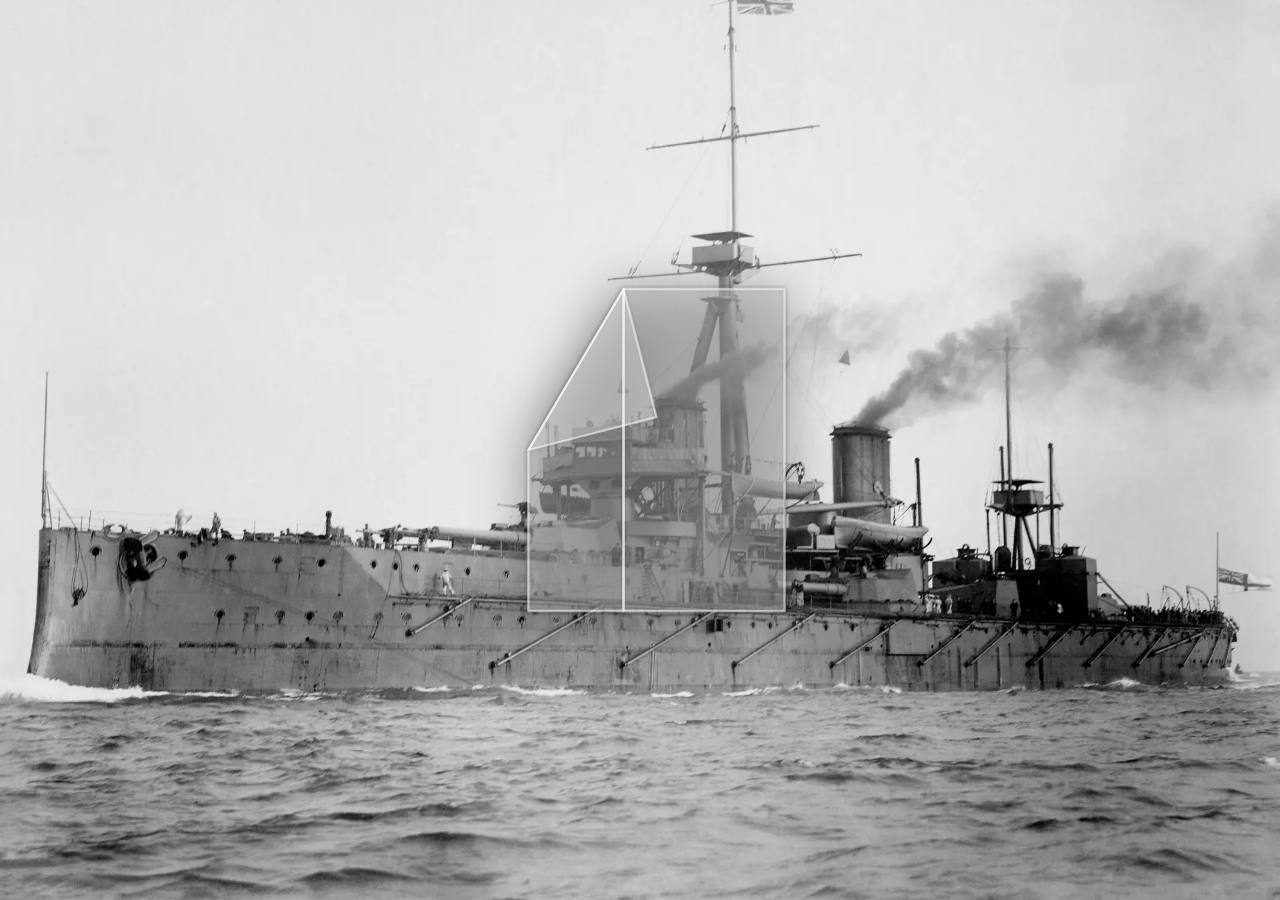
==== index.html @ 252ce8e5 "Intro: fold a paper dart, one real fold per photo A white square sheet is folded into the classic da" ====
<!DOCTYPE html>
<html lang="en">
<head>
    <meta charset="UTF-8">
    <meta name="viewport" content="width=device-width, initial-scale=1.0">
    <meta name="theme-color" content="#111111">
    <title>nihal gunukula</title>
    <script>
        // Play the intro when arriving from outside the site, on a reload, or via
        // the nav logo (index.html?play); not when following the site's other
        // links, and never for reduced motion.
        (function () {
            try {
                var nav = performance.getEntriesByType && performance.getEntriesByType('navigation')[0];
                var reloaded = nav && nav.type === 'reload';
                var ref = document.referrer && new URL(document.referrer);
                var fromSite = ref && ref.origin === location.origin;
                var asked = /(^|[?&])play(&|$)/.test(location.search);
                if (asked) history.replaceState(null, '', location.pathname);
                if ((asked || reloaded || !fromSite) && !matchMedia('(prefers-reduced-motion: reduce)').matches) {
                    document.documentElement.dataset.intro = 'play';
                }
            } catch (e) {}
        })();
    </script>
    <link rel="preconnect" href="https://fonts.googleapis.com">
    <link rel="preconnect" href="https://fonts.gstatic.com" crossorigin>
    <link href="https://fonts.googleapis.com/css2?family=Inter:wght@400;500;600;700&display=swap" rel="stylesheet">
    <link rel="stylesheet" href="styles.css">
    <script src="intro.js" defer></script>
</head>
<body>
    <div class="intro" aria-hidden="true">
        <img class="intro-frame" data-src="images/intro/00-golden-spike.webp" alt="" style="object-position: center 40%">
        <img class="intro-frame" data-src="images/intro/01-harvest.webp" alt="">
        <img class="intro-frame" data-src="images/intro/02-dreadnought.webp" alt="" style="object-position: center 55%">
        <img class="intro-frame" data-src="images/intro/03-endurance.webp" alt="" style="object-position: center 55%">
        <img class="intro-frame" data-src="images/intro/04-wright-flyer.webp" alt="" style="object-position: center 45%">
        <img class="intro-frame" data-src="images/intro/05-ford-line.webp" alt="">
        <img class="intro-frame" data-src="images/intro/06-eniac.webp" alt="">
        <img class="intro-frame" data-src="images/intro/07-bell-x1.webp" alt="" style="object-position: center 40%">
        <img class="intro-frame" data-src="images/intro/08-apollo11-launch.webp" alt="" style="object-position: center 60%">
        <img class="intro-frame" data-src="images/intro/09-aldrin.webp" alt="" style="object-position: center 35%">
        <svg class="intro-mark" viewBox="0 0 100 100" aria-hidden="true"><g class="fold-stage"></g></svg>
        <script type="application/json" id="fold-data">{"name":"dart","steps":[[{"to":[[15.0,15.0],[85.0,15.0],[85.0,85.0],[15.0,85.0]],"from":null,"op":0.32}],[{"to":[[32.5,15.0],[67.5,15.0],[67.5,85.0],[32.5,85.0]],"from":[[50.0,15.0],[85.0,15.0],[85.0,85.0],[50.0,85.0]],"op":0.32},{"to":[[67.5,15.0],[32.5,15.0],[32.5,85.0],[67.5,85.0]],"from":[[15.0,15.0],[50.0,15.0],[50.0,85.0],[15.0,85.0]],"op":0.32}],[{"to":[[50.0,15.0],[85.0,15.0],[85.0,85.0],[50.0,85.0]],"from":[[32.5,15.0],[67.5,15.0],[67.5,85.0],[32.5,85.0]],"op":0.32},{"to":[[50.0,15.0],[50.0,85.0],[15.0,85.0],[15.0,50.0]],"from":[[32.5,15.0],[32.5,85.0],[67.5,85.0],[67.5,50.0]],"op":0.32},{"to":[[50.0,15.0],[50.0,50.0],[15.0,50.0]],"from":[[32.5,15.0],[67.5,15.0],[67.5,50.0]],"op":0.32}],[{"to":[[50.0,15.0],[50.0,85.0],[15.0,85.0],[15.0,50.0]],"from":[[50.0,15.0],[50.0,85.0],[15.0,85.0],[15.0,50.0]],"op":0.32},{"to":[[50.0,15.0],[50.0,50.0],[15.0,50.0]],"from":[[50.0,15.0],[50.0,50.0],[15.0,50.0]],"op":0.32},{"to":[[50.0,15.0],[85.0,50.0],[85.0,85.0],[50.0,85.0]],"from":[[50.0,15.0],[85.0,50.0],[85.0,85.0],[50.0,85.0]],"op":0.32},{"to":[[50.0,15.0],[50.0,50.0],[85.0,50.0]],"from":[[50.0,15.0],[85.0,15.0],[85.0,50.0]],"op":0.32}],[{"to":[[46.99747468305833,12.876893987706254],[81.99747468305833,47.876893987706254],[81.99747468305833,82.87689398770625],[46.99747468305833,82.87689398770625]],"from":[[50.0,15.0],[85.0,50.0],[85.0,85.0],[50.0,85.0]],"op":0.32},{"to":[[46.99747468305833,12.876893987706254],[46.99747468305833,47.876893987706254],[81.99747468305833,47.876893987706254]],"from":[[50.0,15.0],[50.0,50.0],[85.0,50.0]],"op":0.32},{"to":[[46.99747468305833,12.876893987706254],[46.99747468305833,82.87689398770625],[18.00252531694167,82.87689398770625]],"from":[[50.0,15.0],[50.0,85.0],[21.005050633883343,85.0]],"op":0.32},{"to":[[46.99747468305833,12.876893987706254],[46.99747468305833,47.876893987706254],[32.5,47.876893987706254]],"from":[[50.0,15.0],[50.0,50.0],[35.50252531694167,50.0]],"op":0.32},{"to":[[46.99747468305833,12.876893987706254],[18.00252531694167,82.87689398770625],[22.248737341529157,87.12310601229375],[46.99747468305833,62.374368670764596]],"from":[[50.0,15.0],[21.005050633883343,85.0],[15.0,85.0],[15.0,50.0]],"op":0.32},{"to":[[46.99747468305833,12.876893987706254],[32.5,47.876893987706254],[46.99747468305833,62.374368670764596]],"from":[[50.0,15.0],[35.50252531694167,50.0],[15.0,50.0]],"op":0.32}],[{"to":[[50.0,12.876893987706254],[78.99494936611666,82.87689398770625],[50.0,82.87689398770625]],"from":[[46.99747468305833,12.876893987706254],[75.99242404917499,82.87689398770625],[46.99747468305833,82.87689398770625]],"op":0.32},{"to":[[50.0,12.876893987706254],[50.0,47.876893987706254],[64.49747468305833,47.876893987706254]],"from":[[46.99747468305833,12.876893987706254],[46.99747468305833,47.876893987706254],[61.49494936611666,47.876893987706254]],"op":0.32},{"to":[[50.0,12.876893987706254],[50.0,82.87689398770625],[21.005050633883343,82.87689398770625]],"from":[[46.99747468305833,12.876893987706254],[46.99747468305833,82.87689398770625],[18.00252531694167,82.87689398770625]],"op":0.32},{"to":[[50.0,12.876893987706254],[50.0,47.876893987706254],[35.50252531694167,47.876893987706254]],"from":[[46.99747468305833,12.876893987706254],[46.99747468305833,47.876893987706254],[32.5,47.876893987706254]],"op":0.32},{"to":[[50.0,12.876893987706254],[21.005050633883343,82.87689398770625],[25.25126265847083,87.12310601229375],[50.0,62.374368670764596]],"from":[[46.99747468305833,12.876893987706254],[18.00252531694167,82.87689398770625],[22.248737341529157,87.12310601229375],[46.99747468305833,62.374368670764596]],"op":0.32},{"to":[[50.0,12.876893987706254],[35.50252531694167,47.876893987706254],[50.0,62.374368670764596]],"from":[[46.99747468305833,12.876893987706254],[32.5,47.876893987706254],[46.99747468305833,62.374368670764596]],"op":0.32},{"to":[[50.0,12.876893987706254],[50.0,62.374368670764596],[74.74873734152916,87.12310601229375],[78.99494936611666,82.87689398770625]],"from":[[46.99747468305833,12.876893987706254],[81.99747468305833,47.876893987706254],[81.99747468305833,82.87689398770625],[75.99242404917499,82.87689398770625]],"op":0.32},{"to":[[50.0,12.876893987706254],[64.49747468305833,47.876893987706254],[50.0,62.374368670764596]],"from":[[46.99747468305833,12.876893987706254],[61.49494936611666,47.876893987706254],[81.99747468305833,47.876893987706254]],"op":0.32}],[{"to":[[87.12310601229375,64.49747468305833],[17.123106012293746,64.49747468305833],[17.123106012293746,35.50252531694167]],"from":[[50.0,12.876893987706254],[50.0,82.87689398770625],[21.005050633883343,82.87689398770625]],"op":0.32},{"to":[[87.12310601229375,64.49747468305833],[52.123106012293746,64.49747468305833],[52.123106012293746,50.0]],"from":[[50.0,12.876893987706254],[50.0,47.876893987706254],[35.50252531694167,47.876893987706254]],"op":0.32},{"to":[[87.12310601229375,64.49747468305833],[17.123106012293746,35.50252531694167],[12.876893987706254,39.748737341529164],[37.625631329235404,64.49747468305833]],"from":[[50.0,12.876893987706254],[21.005050633883343,82.87689398770625],[25.25126265847083,87.12310601229375],[50.0,62.374368670764596]],"op":0.32},{"to":[[87.12310601229375,64.49747468305833],[52.123106012293746,50.0],[37.625631329235404,64.49747468305833]],"from":[[50.0,12.876893987706254],[35.50252531694167,47.876893987706254],[50.0,62.374368670764596]],"op":0.32},{"to":[[87.12310601229375,64.49747468305833],[17.123106012293746,35.50252531694167],[17.123106012293746,64.49747468305833]],"from":[[50.0,12.876893987706254],[78.99494936611666,82.87689398770625],[50.0,82.87689398770625]],"op":0.32},{"to":[[87.12310601229375,64.49747468305833],[52.123106012293746,64.49747468305833],[52.123106012293746,50.0]],"from":[[50.0,12.876893987706254],[50.0,47.876893987706254],[64.49747468305833,47.876893987706254]],"op":0.32},{"to":[[87.12310601229375,64.49747468305833],[37.625631329235404,64.49747468305833],[12.876893987706282,39.748737341529164],[17.123106012293746,35.50252531694167]],"from":[[50.0,12.876893987706254],[50.0,62.374368670764596],[74.74873734152916,87.12310601229375],[78.99494936611666,82.87689398770625]],"op":0.32},{"to":[[87.12310601229375,64.49747468305833],[52.123106012293746,50.0],[37.625631329235404,64.49747468305833]],"from":[[50.0,12.876893987706254],[64.49747468305833,47.876893987706254],[50.0,62.374368670764596]],"op":0.32}],[{"to":[[87.12310601229375,60.0],[17.123106012293746,60.0],[17.123106012293746,31.005050633883346]],"from":[[87.12310601229375,64.49747468305833],[17.123106012293746,64.49747468305833],[17.123106012293746,35.50252531694167]],"op":0.32},{"to":[[87.12310601229375,60.0],[52.123106012293746,60.0],[52.123106012293746,45.50252531694167]],"from":[[87.12310601229375,64.49747468305833],[52.123106012293746,64.49747468305833],[52.123106012293746,50.0]],"op":0.32},{"to":[[87.12310601229375,60.0],[17.123106012293746,31.005050633883346],[12.876893987706254,35.251262658470836],[37.625631329235404,60.0]],"from":[[87.12310601229375,64.49747468305833],[17.123106012293746,35.50252531694167],[12.876893987706254,39.748737341529164],[37.625631329235404,64.49747468305833]],"op":0.32},{"to":[[87.12310601229375,60.0],[52.123106012293746,45.50252531694167],[37.625631329235404,60.0]],"from":[[87.12310601229375,64.49747468305833],[52.123106012293746,50.0],[37.625631329235404,64.49747468305833]],"op":0.32},{"to":[[87.12310601229375,60.0],[62.980970388562795,50.0],[17.123106012293746,50.0],[17.123106012293746,60.0]],"from":[[87.12310601229375,64.49747468305833],[62.980970388562795,54.49747468305833],[17.123106012293746,54.49747468305833],[17.123106012293746,64.49747468305833]],"op":0.32},{"to":[[62.980970388562795,50.0],[87.12310601229375,60.0],[52.123106012293746,60.0],[52.123106012293746,50.0]],"from":[[62.980970388562795,54.49747468305833],[87.12310601229375,64.49747468305833],[52.123106012293746,64.49747468305833],[52.123106012293746,54.49747468305833]],"op":0.32},{"to":[[62.9809703885628,50.0],[87.12310601229375,60.0],[37.625631329235404,60.0],[27.625631329235418,50.0]],"from":[[62.9809703885628,54.49747468305833],[87.12310601229375,64.49747468305833],[37.625631329235404,64.49747468305833],[27.625631329235418,54.49747468305833]],"op":0.32},{"to":[[87.12310601229375,60.0],[62.980970388562795,50.0],[47.62563132923542,50.0],[37.625631329235404,60.0]],"from":[[87.12310601229375,64.49747468305833],[62.980970388562795,54.49747468305833],[47.62563132923542,54.49747468305833],[37.625631329235404,64.49747468305833]],"op":0.32},{"to":[[62.980970388562795,50.0],[17.123106012293746,68.99494936611666],[17.123106012293746,50.0]],"from":[[62.980970388562795,54.49747468305833],[17.123106012293746,35.50252531694167],[17.123106012293746,54.49747468305833]],"op":0.32},{"to":[[62.980970388562795,50.0],[52.123106012293746,50.0],[52.123106012293746,54.49747468305833]],"from":[[62.980970388562795,54.49747468305833],[52.123106012293746,54.49747468305833],[52.123106012293746,50.0]],"op":0.32},{"to":[[62.98097038856279,50.0],[27.625631329235418,50.0],[12.876893987706286,64.74873734152916],[17.123106012293746,68.99494936611666]],"from":[[62.9809703885628,54.49747468305833],[27.625631329235418,54.49747468305833],[12.876893987706282,39.748737341529164],[17.123106012293746,35.50252531694167]],"op":0.32},{"to":[[62.980970388562795,50.0],[52.123106012293746,54.49747468305833],[47.62563132923542,50.0]],"from":[[62.980970388562795,54.49747468305833],[52.123106012293746,50.0],[47.62563132923542,54.49747468305833]],"op":0.32}],[{"to":[[67.80939751330898,40.50252531694167],[17.123106012293746,40.50252531694167],[17.123106012293746,61.49747468305833]],"from":[[67.80939751330898,52.0],[17.123106012293746,52.0],[17.123106012293746,31.005050633883346]],"op":0.32},{"to":[[67.80939751330898,40.50252531694167],[52.123106012293746,40.50252531694167],[52.123106012293746,47.0]],"from":[[67.80939751330898,52.0],[52.123106012293746,52.0],[52.123106012293746,45.50252531694167]],"op":0.32},{"to":[[67.80939751330898,40.50252531694167],[17.123106012293746,61.49747468305833],[12.876893987706254,57.251262658470836],[29.62563132923541,40.50252531694167]],"from":[[67.80939751330898,52.0],[17.123106012293746,31.005050633883346],[12.876893987706254,35.251262658470836],[29.62563132923541,52.0]],"op":0.32},{"to":[[67.809397513309,40.50252531694167],[52.123106012293746,47.0],[45.62563132923541,40.50252531694167]],"from":[[67.809397513309,52.0],[52.123106012293746,45.50252531694167],[45.62563132923541,52.0]],"op":0.32},{"to":[[67.80939751330898,40.50252531694167],[87.12310601229375,48.50252531694167],[17.123106012293746,48.50252531694167],[17.123106012293746,40.50252531694167]],"from":[[67.80939751330898,52.0],[87.12310601229375,60.0],[17.123106012293746,60.0],[17.123106012293746,52.0]],"op":0.32},{"to":[[67.80939751330898,40.50252531694167],[87.12310601229375,48.50252531694167],[52.123106012293746,48.50252531694167],[52.123106012293746,40.50252531694167]],"from":[[67.80939751330898,52.0],[87.12310601229375,60.0],[52.123106012293746,60.0],[52.123106012293746,52.0]],"op":0.32},{"to":[[87.12310601229375,48.50252531694167],[67.80939751330898,40.50252531694167],[29.62563132923541,40.50252531694167],[37.625631329235404,48.50252531694167]],"from":[[87.12310601229375,60.0],[67.80939751330898,52.0],[29.62563132923541,52.0],[37.625631329235404,60.0]],"op":0.32},{"to":[[87.12310601229375,48.50252531694167],[67.809397513309,40.50252531694167],[45.62563132923541,40.50252531694167],[37.625631329235404,48.50252531694167]],"from":[[87.12310601229375,60.0],[67.809397513309,52.0],[45.62563132923541,52.0],[37.625631329235404,60.0]],"op":0.32},{"to":[[87.12310601229375,48.50252531694167],[62.980970388562795,38.50252531694167],[17.123106012293746,38.50252531694167],[17.123106012293746,48.50252531694167]],"from":[[87.12310601229375,60.0],[62.980970388562795,50.0],[17.123106012293746,50.0],[17.123106012293746,60.0]],"op":0.32},{"to":[[62.980970388562795,38.50252531694167],[87.12310601229375,48.50252531694167],[52.123106012293746,48.50252531694167],[52.123106012293746,38.50252531694167]],"from":[[62.980970388562795,50.0],[87.12310601229375,60.0],[52.123106012293746,60.0],[52.123106012293746,50.0]],"op":0.32},{"to":[[62.9809703885628,38.50252531694167],[87.12310601229375,48.50252531694167],[37.625631329235404,48.50252531694167],[27.625631329235418,38.50252531694167]],"from":[[62.9809703885628,50.0],[87.12310601229375,60.0],[37.625631329235404,60.0],[27.625631329235418,50.0]],"op":0.32},{"to":[[87.12310601229375,48.50252531694167],[62.980970388562795,38.50252531694167],[47.62563132923542,38.50252531694167],[37.625631329235404,48.50252531694167]],"from":[[87.12310601229375,60.0],[62.980970388562795,50.0],[47.62563132923542,50.0],[37.625631329235404,60.0]],"op":0.32},{"to":[[62.980970388562795,38.50252531694167],[17.123106012293746,57.49747468305833],[17.123106012293746,38.50252531694167]],"from":[[62.980970388562795,50.0],[17.123106012293746,68.99494936611666],[17.123106012293746,50.0]],"op":0.32},{"to":[[62.980970388562795,38.50252531694167],[52.123106012293746,38.50252531694167],[52.123106012293746,43.0]],"from":[[62.980970388562795,50.0],[52.123106012293746,50.0],[52.123106012293746,54.49747468305833]],"op":0.32},{"to":[[62.98097038856279,38.50252531694167],[27.625631329235418,38.50252531694167],[12.876893987706286,53.251262658470836],[17.123106012293746,57.49747468305833]],"from":[[62.98097038856279,50.0],[27.625631329235418,50.0],[12.876893987706286,64.74873734152916],[17.123106012293746,68.99494936611666]],"op":0.32},{"to":[[62.980970388562795,38.50252531694167],[52.123106012293746,43.0],[47.62563132923542,38.50252531694167]],"from":[[62.980970388562795,50.0],[52.123106012293746,54.49747468305833],[47.62563132923542,50.0]],"op":0.32}],[{"to":[[71.07334870253382,42.61914686327553],[17.47827912053492,56.18840811357142],[11.857707079278669,33.79142167289984]],"from":[[67.80939751330898,40.50252531694167],[17.123106012293746,40.50252531694167],[17.123106012293746,61.49747468305833]],"op":0.32},{"to":[[71.07334870253382,42.61914686327553],[54.486854414160206,46.818534530477585],[52.7474110887428,39.88716023481377]],"from":[[67.80939751330898,40.50252531694167],[52.123106012293746,40.50252531694167],[52.123106012293746,47.0]],"op":0.32},{"to":[[71.07334870253382,42.61914686327553],[11.857707079278669,33.79142167289984],[8.504570292214503,39.45795087718295],[30.69829767917755,52.841348636737884]],"from":[[67.80939751330898,40.50252531694167],[17.123106012293746,61.49747468305833],[12.876893987706254,57.251262658470836],[29.62563132923541,40.50252531694167]],"op":0.32},{"to":[[71.07334870253383,42.619146863275525],[52.7474110887428,39.88716023481377],[47.61650352769196,48.55797785589499]],"from":[[67.809397513309,40.50252531694167],[52.123106012293746,47.0],[45.62563132923541,40.50252531694167]],"op":0.32},{"to":[[71.07334870253382,42.61914686327553],[91.49542970778549,41.58001069989959],[17.47827912053492,60.31975786608725],[17.47827912053492,56.18840811357142]],"from":[[67.80939751330898,40.50252531694167],[87.12310601229375,48.50252531694167],[17.123106012293746,48.50252531694167],[17.123106012293746,40.50252531694167]],"op":0.32},{"to":[[71.07334870253382,42.61914686327553],[91.49542970778549,41.58001069989959],[54.486854414160206,50.94988428299342],[54.486854414160206,46.818534530477585]],"from":[[67.80939751330898,40.50252531694167],[87.12310601229375,48.50252531694167],[52.123106012293746,48.50252531694167],[52.123106012293746,40.50252531694167]],"op":0.32},{"to":[[91.49542970778549,41.58001069989959],[71.07334870253382,42.61914686327553],[30.69829767917755,52.841348636737884],[39.157400603434745,54.83101299883228]],"from":[[87.12310601229375,48.50252531694167],[67.80939751330898,40.50252531694167],[29.62563132923541,40.50252531694167],[37.625631329235404,48.50252531694167]],"op":0.32},{"to":[[91.49542970778549,41.58001069989959],[71.07334870253383,42.619146863275525],[47.61650352769196,48.55797785589499],[39.157400603434745,54.83101299883228]],"from":[[87.12310601229375,48.50252531694167],[67.809397513309,40.50252531694167],[45.62563132923541,40.50252531694167],[37.625631329235404,48.50252531694167]],"op":0.32},{"to":[[91.49542970778549,41.58001069989959],[65.96782845122091,42.878930904119514],[17.47827912053492,55.155570675442455],[17.47827912053492,60.31975786608725]],"from":[[87.12310601229375,48.50252531694167],[62.980970388562795,38.50252531694167],[17.123106012293746,38.50252531694167],[17.123106012293746,48.50252531694167]],"op":0.32},{"to":[[65.96782845122091,42.878930904119514],[91.49542970778549,41.58001069989959],[54.486854414160206,50.94988428299342],[54.486854414160206,45.78569709234862]],"from":[[62.980970388562795,38.50252531694167],[87.12310601229375,48.50252531694167],[52.123106012293746,48.50252531694167],[52.123106012293746,38.50252531694167]],"op":0.32},{"to":[[65.96782845122092,42.87893090411951],[91.49542970778549,41.58001069989959],[39.157400603434745,54.83101299883228],[28.583521948113255,52.34393254621429]],"from":[[62.9809703885628,38.50252531694167],[87.12310601229375,48.50252531694167],[37.625631329235404,48.50252531694167],[27.625631329235418,38.50252531694167]],"op":0.32},{"to":[[91.49542970778549,41.58001069989959],[65.96782845122091,42.878930904119514],[49.73127925875627,46.98971907016067],[39.157400603434745,54.83101299883228]],"from":[[87.12310601229375,48.50252531694167],[62.980970388562795,38.50252531694167],[47.62563132923542,38.50252531694167],[37.625631329235404,48.50252531694167]],"op":0.32},{"to":[[65.96782845122091,42.878930904119514],[22.56342981418582,66.20857832710017],[17.47827912053492,55.155570675442455]],"from":[[62.980970388562795,38.50252531694167],[17.123106012293746,57.49747468305833],[17.123106012293746,38.50252531694167]],"op":0.32},{"to":[[65.96782845122091,42.878930904119514],[54.486854414160206,45.78569709234862],[55.69087639197225,48.402741293248404]],"from":[[62.980970388562795,38.50252531694167],[52.123106012293746,38.50252531694167],[52.123106012293746,43.0]],"op":0.32},{"to":[[65.96782845122092,42.87893090411951],[28.583521948113255,52.34393254621429],[16.936780462698962,64.8744981204264],[22.56342981418582,66.20857832710017]],"from":[[62.98097038856279,38.50252531694167],[27.625631329235418,38.50252531694167],[12.876893987706286,53.251262658470836],[17.123106012293746,57.49747468305833]],"op":0.32},{"to":[[65.96782845122091,42.878930904119514],[55.69087639197225,48.402741293248404],[49.73127925875627,46.98971907016067]],"from":[[62.980970388562795,38.50252531694167],[52.123106012293746,43.0],[47.62563132923542,38.50252531694167]],"op":0.32}]]}</script>
    </div>

    <header class="nav-header">
        <div class="container nav-inner">
            <span class="nav-home">
                <a href="index.html?play" class="nav-logo" aria-label="Replay the intro"><svg class="nav-logo-mark" viewBox="7.5 32.8 85.0 34.4" aria-hidden="true"><polygon points="71.1,42.6 17.5,56.2 11.9,33.8" fill-opacity="0.48"/><polygon points="71.1,42.6 54.5,46.8 52.7,39.9" fill-opacity="0.48"/><polygon points="71.1,42.6 11.9,33.8 8.5,39.5 30.7,52.8" fill-opacity="0.48"/><polygon points="71.1,42.6 52.7,39.9 47.6,48.6" fill-opacity="0.48"/><polygon points="71.1,42.6 91.5,41.6 17.5,60.3 17.5,56.2" fill-opacity="0.48"/><polygon points="71.1,42.6 91.5,41.6 54.5,50.9 54.5,46.8" fill-opacity="0.48"/><polygon points="91.5,41.6 71.1,42.6 30.7,52.8 39.2,54.8" fill-opacity="0.48"/><polygon points="91.5,41.6 71.1,42.6 47.6,48.6 39.2,54.8" fill-opacity="0.48"/><polygon points="91.5,41.6 66.0,42.9 17.5,55.2 17.5,60.3" fill-opacity="0.48"/><polygon points="66.0,42.9 91.5,41.6 54.5,50.9 54.5,45.8" fill-opacity="0.48"/><polygon points="66.0,42.9 91.5,41.6 39.2,54.8 28.6,52.3" fill-opacity="0.48"/><polygon points="91.5,41.6 66.0,42.9 49.7,47.0 39.2,54.8" fill-opacity="0.48"/><polygon points="66.0,42.9 22.6,66.2 17.5,55.2" fill-opacity="0.48"/><polygon points="66.0,42.9 54.5,45.8 55.7,48.4" fill-opacity="0.48"/><polygon points="66.0,42.9 28.6,52.3 16.9,64.9 22.6,66.2" fill-opacity="0.48"/><polygon points="66.0,42.9 55.7,48.4 49.7,47.0" fill-opacity="0.48"/></svg></a>
                <a href="index.html" class="nav-brand">nihal gunukula</a>
            </span>
            <nav class="nav-links" aria-label="Primary">
                <a href="about.html" class="nav-link">about</a>
                <a href="research.html" class="nav-link">research</a>
                <a href="https://github.com/nihalgunu" class="nav-link" target="_blank" rel="noopener noreferrer">github</a>
                <a href="https://linkedin.com/in/nihalgunu" class="nav-link" target="_blank" rel="noopener noreferrer">linkedin</a>
            </nav>
        </div>
    </header>

    <main class="container index-main">
        <ul class="index-list">
            <li>
                <a href="speedrun.html" class="index-link">
                    <span class="index-year">2026</span>
                    <span class="index-title">a16z speedrun</span>
                    <span class="index-meta">sr007</span>
                </a>
            </li>
            <li>
                <a href="phyvant.html" class="index-link">
                    <span class="index-year">2025</span>
                    <span class="index-title">phyvant</span>
                    <span class="index-meta">enterprise ai</span>
                </a>
            </li>
            <!--
            <li>
                <a href="mercor.html" class="index-link">
                    <span class="index-year index-year--empty">2025</span>
                    <span class="index-title">mle at mercor</span>
                    <span class="index-meta">rlhf, judges, inference</span>
                </a>
            </li>
            -->
            <li>
                <a href="purdue-cs-award.html" class="index-link">
                    <span class="index-year">2023</span>
                    <span class="index-title">cs freshman of the year</span>
                    <span class="index-meta">purdue</span>
                </a>
            </li>
        </ul>
    </main>

    <footer>
        <div class="container">
            <p>&copy; 2026 nihal gunukula</p>
        </div>
    </footer>
</body>
</html>
---- styles.css ----
* {
    margin: 0;
    padding: 0;
    box-sizing: border-box;
}

:root {
    --bg: #111111;
    --text: #fafafa;
    --text-body: #e5e5e5;
    --text-muted: #a3a3a3;
    --text-faint: #737373;
    --link: #fafafa;
    --link-hover: #ffffff;
    --nav-muted: #888888;
    --mono: ui-monospace, SFMono-Regular, "SF Mono", Menlo, Consolas, monospace;
    --sans: "Inter", -apple-system, BlinkMacSystemFont, "Segoe UI", Roboto, Helvetica, Arial, sans-serif;
}

@media (prefers-color-scheme: light) {
    :root {
        --bg: #ffffff;
        --text: #0a0a0a;
        --text-body: #171717;
        --text-muted: #525252;
        --text-faint: #737373;
        --link: #0a0a0a;
        --link-hover: #404040;
        --nav-muted: #737373;
    }
}

a {
    color: inherit;
    text-decoration: none;
}

html {
    background-color: var(--bg);
    scroll-behavior: smooth;
}

body {
    font-family: var(--sans);
    font-size: 16px;
    line-height: 1.65;
    color: var(--text-body);
    background-color: var(--bg);
    font-weight: 400;
    -webkit-font-smoothing: antialiased;
    text-rendering: optimizeLegibility;
}

.container {
    max-width: 44rem;
    margin: 0 auto;
    padding: 0 1.75rem;
}

/* Top bar — name left, links right */
.nav-header {
    padding: 1.75rem 0 2.5rem;
}

.nav-inner {
    display: flex;
    flex-wrap: wrap;
    align-items: center;
    justify-content: space-between;
    gap: 1rem 1.5rem;
}

.nav-home {
    display: inline-flex;
    align-items: center;
    gap: 0.6rem;
}

/* The finished paper dart; clicking it replays the intro */
.nav-logo {
    display: inline-flex;
    width: 1.75rem;
    height: 1rem;
    color: var(--text);
    transition: transform 0.2s ease;
}

.nav-logo:hover {
    transform: translateX(3px) rotate(-6deg);
}

.nav-logo-mark {
    width: 100%;
    height: 100%;
    fill: currentColor;
}

.nav-brand {
    font-size: 0.9375rem;
    font-weight: 600;
    color: var(--text);
    text-decoration: none;
    letter-spacing: -0.01em;
}

.nav-brand:hover {
    color: var(--link-hover);
}

.nav-links {
    display: flex;
    align-items: center;
    gap: 1.25rem;
}

.nav-link {
    font-size: 0.875rem;
    font-weight: 400;
    color: var(--nav-muted);
    text-decoration: none;
    transition: color 0.15s ease;
}

.nav-link:hover {
    color: var(--text);
}

.nav-link[aria-current="page"] {
    color: var(--text);
    font-weight: 500;
}

/* Index hero */
.index-hero {
    padding-top: 4rem;
    margin-bottom: 0;
}

.index-name {
    font-size: clamp(2rem, 5vw, 2.75rem);
    font-weight: 700;
    color: var(--text);
    letter-spacing: -0.04em;
    line-height: 1.1;
    margin-bottom: 0.4rem;
}

.index-role {
    font-family: var(--mono);
    font-size: 0.8125rem;
    color: var(--text-faint);
    margin-bottom: 1.5rem;
}

.index-role a {
    color: var(--text-faint);
    text-decoration: underline;
    text-underline-offset: 3px;
    text-decoration-thickness: 1px;
    transition: color 0.15s ease;
}

.index-role a:hover {
    color: var(--text-muted);
}

.index-tagline {
    color: var(--text-muted);
    line-height: 1.6;
    max-width: 30em;
}

.index-divider {
    border: none;
    border-top: 1px solid color-mix(in srgb, var(--text-faint) 30%, transparent);
    margin: 2.5rem 0;
}

.index-links {
    display: flex;
    flex-wrap: wrap;
    gap: 0.5rem 1.5rem;
    font-family: var(--mono);
    font-size: 0.8125rem;
}

.index-links a {
    color: var(--text-faint);
    transition: color 0.15s ease;
}

.index-links a:hover {
    color: var(--text);
}

/* First-visit photo intro — full-screen overlay that fades out (see intro.js) */
.intro {
    display: none;
    position: fixed;
    inset: 0;
    z-index: 100;
    background: #000;
    pointer-events: none;
}

html[data-intro="play"],
html[data-intro="play"] body {
    overflow: hidden;
}

html[data-intro="play"] .intro,
html[data-intro="done"] .intro {
    display: block;
}

html[data-intro="done"] .intro {
    animation: intro-exit 0.45s ease-in-out forwards;
}

.intro-frame {
    position: absolute;
    inset: 0;
    width: 100%;
    height: 100%;
    object-fit: cover;
    opacity: 0;
}

.intro-frame.is-active {
    opacity: 1;
}

@keyframes intro-exit {
    to {
        opacity: 0;
        visibility: hidden;
    }
}

/* Home index — year | title | meta */
.index-main {
    padding-bottom: 4rem;
}

.index-list {
    list-style: none;
    margin: 0;
    padding: 0;
}

.index-list > li {
    margin: 0;
    padding: 0;
}

.index-link {
    display: grid;
    grid-template-columns: 3.25rem minmax(0, 1fr) minmax(4rem, max-content);
    gap: 1rem 1.25rem;
    align-items: baseline;
    padding: 0.9rem 0;
    text-decoration: none;
    color: inherit;
    border-radius: 4px;
    margin: 0 -0.35rem;
    padding-left: 0.35rem;
    padding-right: 0.35rem;
    transition: background-color 0.15s ease;
}

.index-link:hover {
    background-color: color-mix(in srgb, var(--text) 5%, transparent);
}

.index-link:focus-visible {
    outline: 2px solid var(--text-muted);
    outline-offset: 2px;
}

.index-year {
    font-family: var(--mono);
    font-size: 0.8125rem;
    color: var(--text-faint);
    font-weight: 400;
    line-height: 1.4;
}

.index-year--empty {
    visibility: hidden;
}

.index-title {
    font-family: var(--sans);
    font-size: 1rem;
    font-weight: 400;
    line-height: 1.5;
    color: var(--text);
    text-decoration: none;
    min-width: 0;
}

.index-link:hover .index-title {
    text-decoration: underline;
    text-underline-offset: 4px;
    text-decoration-thickness: 1px;
}

.index-meta {
    font-family: var(--mono);
    font-size: 0.75rem;
    color: var(--text-faint);
    font-weight: 400;
    text-align: right;
    white-space: nowrap;
    font-variant-numeric: tabular-nums;
}


/* Post pages */
.post {
    padding-bottom: 4rem;
}

.post-title {
    font-size: clamp(1.25rem, 3vw, 1.5rem);
    font-weight: 700;
    color: var(--text);
    letter-spacing: -0.03em;
    line-height: 1.15;
    margin-bottom: 0.5rem;
}

.post-date {
    font-family: var(--mono);
    font-size: 0.8125rem;
    color: var(--text-faint);
    margin-bottom: 2rem;
}

.post-date a {
    color: var(--text-faint);
    text-decoration: underline;
    text-underline-offset: 3px;
    text-decoration-thickness: 1px;
    transition: color 0.15s ease;
}

.post-date a:hover {
    color: var(--text-muted);
}

.post-body p {
    margin-bottom: 1.15rem;
    line-height: 1.75;
    color: var(--text-body);
}

.post-body p:last-child {
    margin-bottom: 0;
}

.post-body a {
    color: var(--link);
    text-decoration: underline;
    text-underline-offset: 3px;
    text-decoration-thickness: 1px;
}

.post-body a:hover {
    color: var(--link-hover);
}

.post-body h2 {
    font-size: 1.125rem;
    font-weight: 700;
    color: var(--text);
    letter-spacing: -0.02em;
    margin-top: 2.5rem;
    margin-bottom: 1rem;
}

.post-body h2:first-child {
    margin-top: 0;
}

/* About page */
.about-page {
    padding-bottom: 4rem;
}

.about-title {
    font-size: clamp(1.25rem, 3vw, 1.5rem);
    font-weight: 700;
    color: var(--text);
    letter-spacing: -0.03em;
    line-height: 1.15;
    margin-bottom: 2rem;
}

.about-intro {
    margin-bottom: 2.75rem;
}

.about-intro-text p {
    margin-bottom: 1.15rem;
    line-height: 1.75;
    color: var(--text-body);
}

.about-intro-text p:last-child {
    margin-bottom: 0;
}

.about-page a {
    color: var(--link);
    text-decoration: underline;
    text-underline-offset: 3px;
    text-decoration-thickness: 1px;
}

.about-page a:hover {
    color: var(--link-hover);
}

.about-h2 {
    font-size: 1.125rem;
    font-weight: 700;
    color: var(--text);
    letter-spacing: -0.02em;
    margin-top: 2.5rem;
    margin-bottom: 1rem;
}

.about-h2:first-of-type {
    margin-top: 0;
}

.about-page > p {
    margin-bottom: 1.1rem;
    line-height: 1.75;
    color: var(--text-body);
}

.about-page > p:last-of-type {
    margin-bottom: 0;
}

.dash-list {
    list-style: none;
    padding: 0;
    margin: 0 0 0.5rem;
}

.dash-list li {
    position: relative;
    padding-left: 1.1rem;
    margin-bottom: 0.75rem;
    line-height: 1.7;
    color: var(--text-body);
}

.dash-list li::before {
    content: "-";
    position: absolute;
    left: 0;
    color: var(--text-muted);
}

footer {
    padding: 0 0 3rem;
}

footer .container {
    font-family: var(--mono);
    font-size: 0.6875rem;
    color: var(--text-faint);
    font-weight: 400;
}

::selection {
    background-color: var(--text-muted);
    color: var(--bg);
}

@media (max-width: 560px) {
    .container {
        padding: 0 1.25rem;
    }

    .index-hero {
        padding-top: 2.5rem;
    }

    .nav-header {
        padding: 1.25rem 0 1.75rem;
    }

    .index-link {
        grid-template-columns: 2.75rem minmax(0, 1fr);
        grid-template-rows: auto auto;
        column-gap: 0.75rem;
        row-gap: 0.15rem;
        padding: 0.75rem 0;
    }

    .index-year {
        grid-column: 1;
        grid-row: 1;
    }

    .index-meta {
        grid-column: 2;
        grid-row: 1;
        justify-self: end;
        text-align: right;
    }

    .index-title {
        grid-column: 1 / -1;
        grid-row: 2;
    }

    .index-year--empty {
        display: none;
    }

    .index-link:has(.index-year--empty) .index-title {
        grid-column: 1 / -1;
        grid-row: 1;
    }

    .index-link:has(.index-year--empty) .index-meta {
        grid-row: 2;
        grid-column: 1 / -1;
        justify-self: start;
        text-align: left;
    }
}

/* Intro mark — a sheet of paper folded one step per photo (see intro.js) */
.intro-mark {
    position: absolute;
    top: 50%;
    left: 50%;
    width: min(84vw, 460px);
    height: auto;
    translate: -50% -50%;
    overflow: visible;
    color: #fff;
    /* two shadows so the white paper still separates from bright photos (Aldrin's suit) */
    filter: drop-shadow(0 0 2px rgba(0, 0, 0, 0.6)) drop-shadow(0 6px 26px rgba(0, 0, 0, 0.75));
    opacity: 0;
    transition: opacity 0.3s ease-out;
}

.intro-mark.is-live {
    opacity: 1;
}

.intro-mark polygon {
    fill: currentColor;
    stroke: currentColor;
    stroke-width: 0.5;
    stroke-opacity: 0.55;
    stroke-linejoin: round;
}

html[data-intro="done"] .intro-mark {
    animation: mark-afterimage 0.45s ease-out forwards;
}

@keyframes mark-afterimage {
    to {
        transform: scale(1.08);
        filter: blur(6px) drop-shadow(0 0 24px rgba(255, 160, 90, 0.7));
    }
}
/* end intro mark */
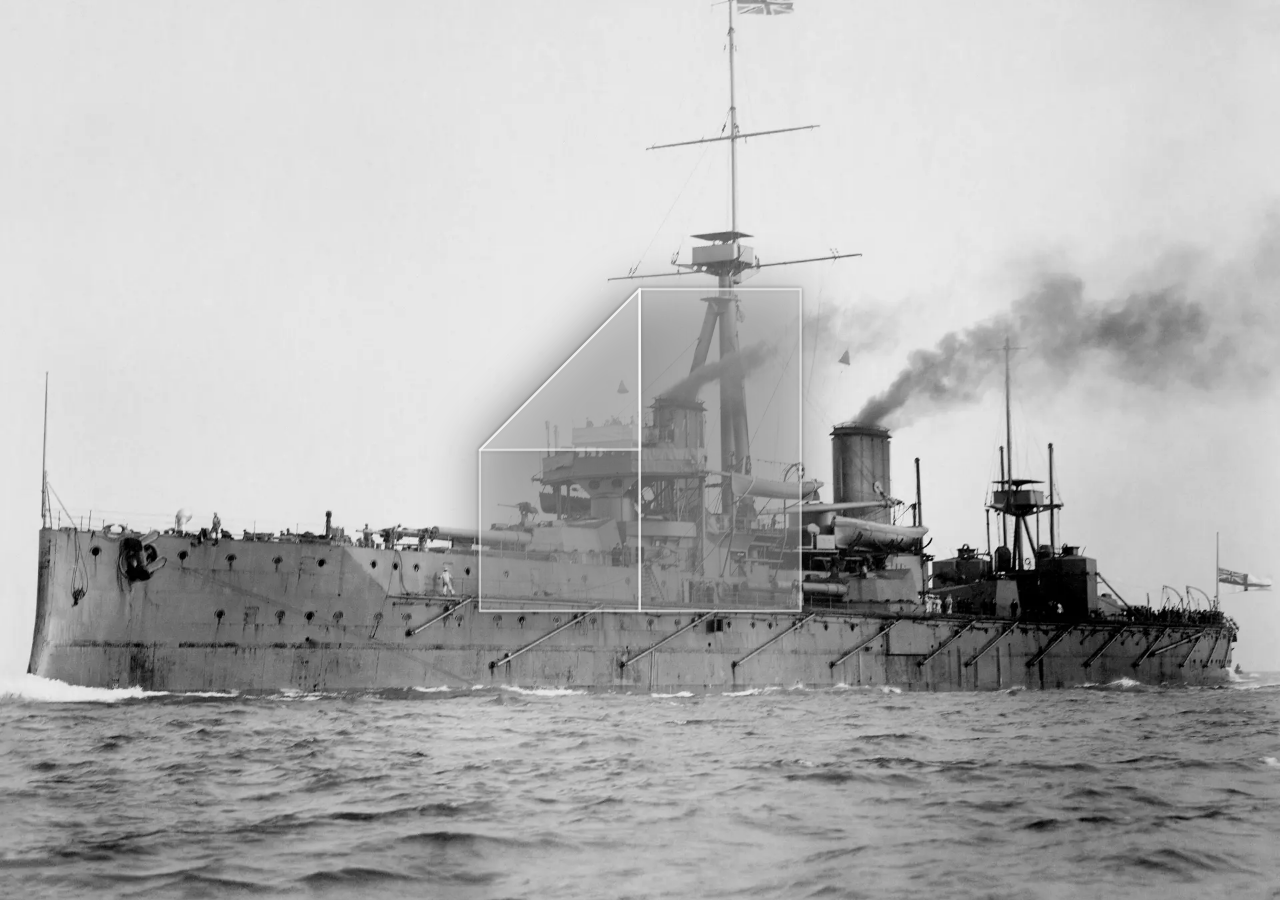
==== commit e9e55790: "Intro: play only on a fresh open, not on reload Co-Authored-By: Claude Fable 5.1 <noreply@anthropic." ====
--- a/index.html
+++ b/index.html
@@ -6,18 +6,18 @@
     <meta name="theme-color" content="#111111">
     <title>nihal gunukula</title>
     <script>
-        // Play the intro when arriving from outside the site, on a reload, or via
-        // the nav logo (index.html?play); not when following the site's other
-        // links, and never for reduced motion.
+        // Play the intro when the page is opened fresh from outside the site, or
+        // via the nav logo (index.html?play). Not on reloads, back/forward, or the
+        // site's own links; never for reduced motion.
         (function () {
             try {
                 var nav = performance.getEntriesByType && performance.getEntriesByType('navigation')[0];
-                var reloaded = nav && nav.type === 'reload';
+                var fresh = !nav || nav.type === 'navigate';
                 var ref = document.referrer && new URL(document.referrer);
                 var fromSite = ref && ref.origin === location.origin;
                 var asked = /(^|[?&])play(&|$)/.test(location.search);
                 if (asked) history.replaceState(null, '', location.pathname);
-                if ((asked || reloaded || !fromSite) && !matchMedia('(prefers-reduced-motion: reduce)').matches) {
+                if ((asked || (fresh && !fromSite)) && !matchMedia('(prefers-reduced-motion: reduce)').matches) {
                     document.documentElement.dataset.intro = 'play';
                 }
             } catch (e) {}
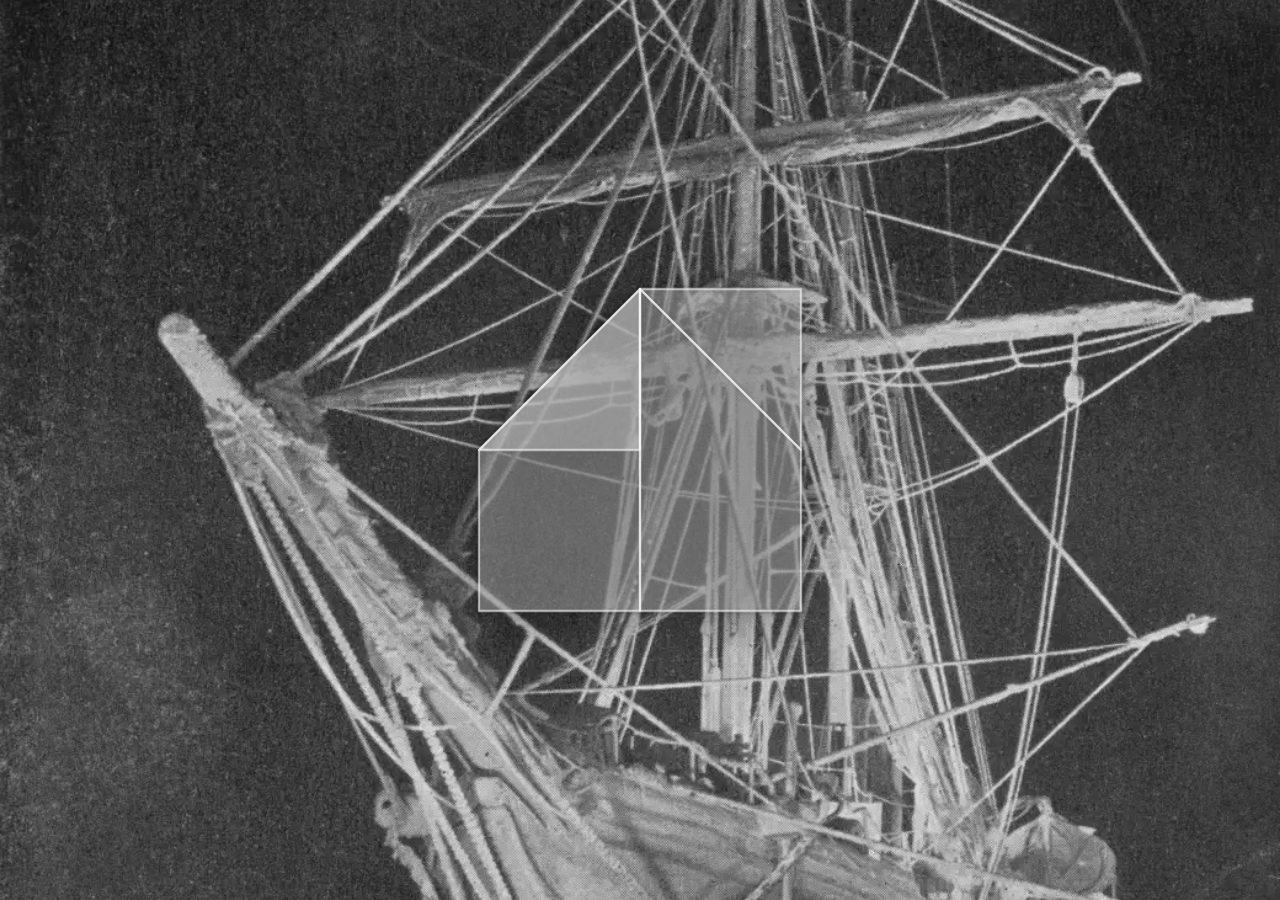
==== commit c0ae305c: "Use the paper dart as the site favicon Co-Authored-By: Claude Fable 5.1 <noreply@anthropic.com>" ====
--- a/index.html
+++ b/index.html
@@ -23,6 +23,9 @@
             } catch (e) {}
         })();
     </script>
+    <link rel="icon" href="favicon.svg" type="image/svg+xml">
+    <link rel="icon" href="favicon.png" sizes="64x64" type="image/png">
+    <link rel="apple-touch-icon" href="apple-touch-icon.png">
     <link rel="preconnect" href="https://fonts.googleapis.com">
     <link rel="preconnect" href="https://fonts.gstatic.com" crossorigin>
     <link href="https://fonts.googleapis.com/css2?family=Inter:wght@400;500;600;700&display=swap" rel="stylesheet">
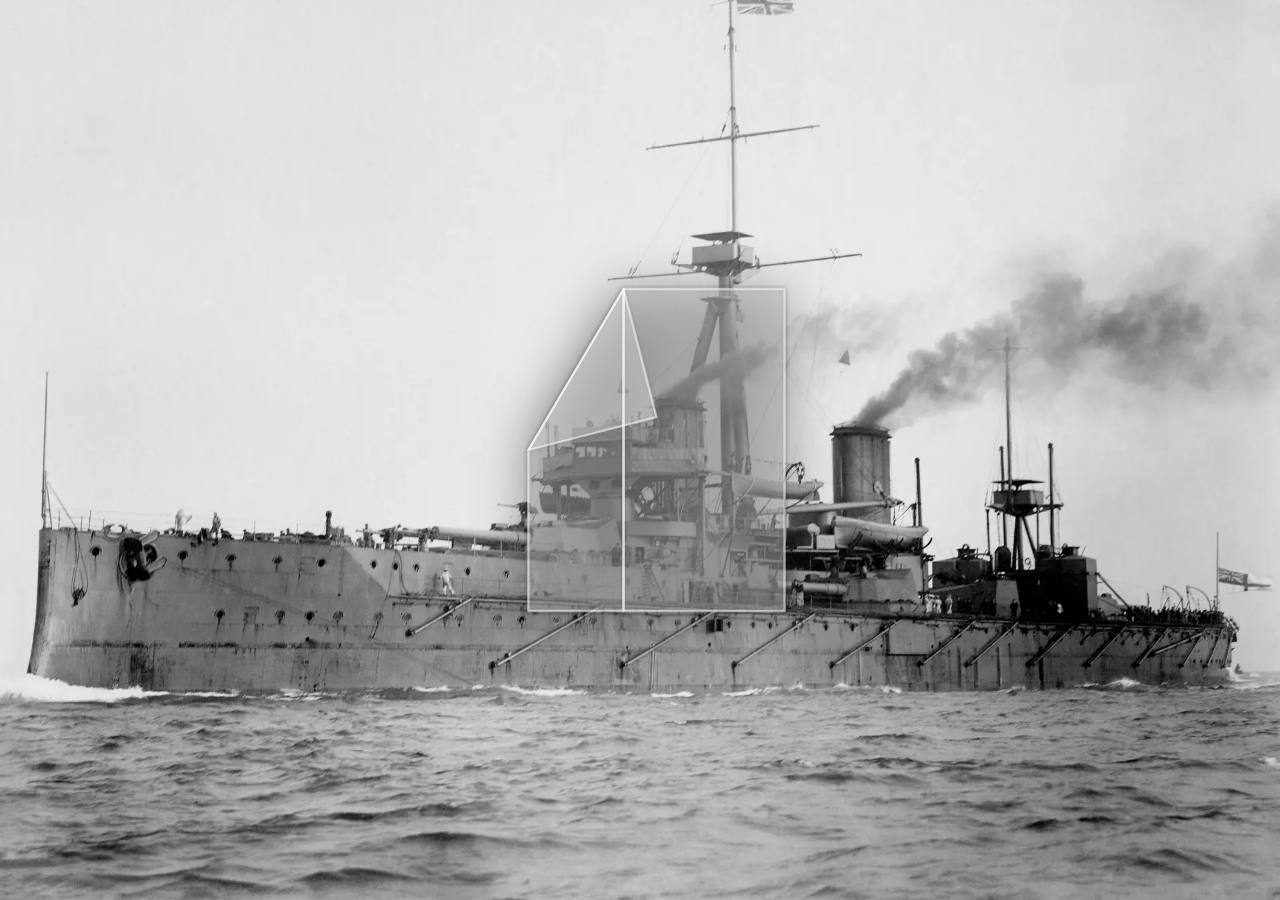
==== commit a6761416: "Dart finale: steeper wings so the wing edge clears the nose line Co-Authored-By: Claude Fable 5.1 <n" ====
--- a/index.html
+++ b/index.html
@@ -45,7 +45,7 @@
         <img class="intro-frame" data-src="images/intro/08-apollo11-launch.webp" alt="" style="object-position: center 60%">
         <img class="intro-frame" data-src="images/intro/09-aldrin.webp" alt="" style="object-position: center 35%">
         <svg class="intro-mark" viewBox="0 0 100 100" aria-hidden="true"><g class="fold-stage"></g></svg>
-        <script type="application/json" id="fold-data">{"name":"dart","steps":[[{"to":[[15.0,15.0],[85.0,15.0],[85.0,85.0],[15.0,85.0]],"from":null,"op":0.32}],[{"to":[[32.5,15.0],[67.5,15.0],[67.5,85.0],[32.5,85.0]],"from":[[50.0,15.0],[85.0,15.0],[85.0,85.0],[50.0,85.0]],"op":0.32},{"to":[[67.5,15.0],[32.5,15.0],[32.5,85.0],[67.5,85.0]],"from":[[15.0,15.0],[50.0,15.0],[50.0,85.0],[15.0,85.0]],"op":0.32}],[{"to":[[50.0,15.0],[85.0,15.0],[85.0,85.0],[50.0,85.0]],"from":[[32.5,15.0],[67.5,15.0],[67.5,85.0],[32.5,85.0]],"op":0.32},{"to":[[50.0,15.0],[50.0,85.0],[15.0,85.0],[15.0,50.0]],"from":[[32.5,15.0],[32.5,85.0],[67.5,85.0],[67.5,50.0]],"op":0.32},{"to":[[50.0,15.0],[50.0,50.0],[15.0,50.0]],"from":[[32.5,15.0],[67.5,15.0],[67.5,50.0]],"op":0.32}],[{"to":[[50.0,15.0],[50.0,85.0],[15.0,85.0],[15.0,50.0]],"from":[[50.0,15.0],[50.0,85.0],[15.0,85.0],[15.0,50.0]],"op":0.32},{"to":[[50.0,15.0],[50.0,50.0],[15.0,50.0]],"from":[[50.0,15.0],[50.0,50.0],[15.0,50.0]],"op":0.32},{"to":[[50.0,15.0],[85.0,50.0],[85.0,85.0],[50.0,85.0]],"from":[[50.0,15.0],[85.0,50.0],[85.0,85.0],[50.0,85.0]],"op":0.32},{"to":[[50.0,15.0],[50.0,50.0],[85.0,50.0]],"from":[[50.0,15.0],[85.0,15.0],[85.0,50.0]],"op":0.32}],[{"to":[[46.99747468305833,12.876893987706254],[81.99747468305833,47.876893987706254],[81.99747468305833,82.87689398770625],[46.99747468305833,82.87689398770625]],"from":[[50.0,15.0],[85.0,50.0],[85.0,85.0],[50.0,85.0]],"op":0.32},{"to":[[46.99747468305833,12.876893987706254],[46.99747468305833,47.876893987706254],[81.99747468305833,47.876893987706254]],"from":[[50.0,15.0],[50.0,50.0],[85.0,50.0]],"op":0.32},{"to":[[46.99747468305833,12.876893987706254],[46.99747468305833,82.87689398770625],[18.00252531694167,82.87689398770625]],"from":[[50.0,15.0],[50.0,85.0],[21.005050633883343,85.0]],"op":0.32},{"to":[[46.99747468305833,12.876893987706254],[46.99747468305833,47.876893987706254],[32.5,47.876893987706254]],"from":[[50.0,15.0],[50.0,50.0],[35.50252531694167,50.0]],"op":0.32},{"to":[[46.99747468305833,12.876893987706254],[18.00252531694167,82.87689398770625],[22.248737341529157,87.12310601229375],[46.99747468305833,62.374368670764596]],"from":[[50.0,15.0],[21.005050633883343,85.0],[15.0,85.0],[15.0,50.0]],"op":0.32},{"to":[[46.99747468305833,12.876893987706254],[32.5,47.876893987706254],[46.99747468305833,62.374368670764596]],"from":[[50.0,15.0],[35.50252531694167,50.0],[15.0,50.0]],"op":0.32}],[{"to":[[50.0,12.876893987706254],[78.99494936611666,82.87689398770625],[50.0,82.87689398770625]],"from":[[46.99747468305833,12.876893987706254],[75.99242404917499,82.87689398770625],[46.99747468305833,82.87689398770625]],"op":0.32},{"to":[[50.0,12.876893987706254],[50.0,47.876893987706254],[64.49747468305833,47.876893987706254]],"from":[[46.99747468305833,12.876893987706254],[46.99747468305833,47.876893987706254],[61.49494936611666,47.876893987706254]],"op":0.32},{"to":[[50.0,12.876893987706254],[50.0,82.87689398770625],[21.005050633883343,82.87689398770625]],"from":[[46.99747468305833,12.876893987706254],[46.99747468305833,82.87689398770625],[18.00252531694167,82.87689398770625]],"op":0.32},{"to":[[50.0,12.876893987706254],[50.0,47.876893987706254],[35.50252531694167,47.876893987706254]],"from":[[46.99747468305833,12.876893987706254],[46.99747468305833,47.876893987706254],[32.5,47.876893987706254]],"op":0.32},{"to":[[50.0,12.876893987706254],[21.005050633883343,82.87689398770625],[25.25126265847083,87.12310601229375],[50.0,62.374368670764596]],"from":[[46.99747468305833,12.876893987706254],[18.00252531694167,82.87689398770625],[22.248737341529157,87.12310601229375],[46.99747468305833,62.374368670764596]],"op":0.32},{"to":[[50.0,12.876893987706254],[35.50252531694167,47.876893987706254],[50.0,62.374368670764596]],"from":[[46.99747468305833,12.876893987706254],[32.5,47.876893987706254],[46.99747468305833,62.374368670764596]],"op":0.32},{"to":[[50.0,12.876893987706254],[50.0,62.374368670764596],[74.74873734152916,87.12310601229375],[78.99494936611666,82.87689398770625]],"from":[[46.99747468305833,12.876893987706254],[81.99747468305833,47.876893987706254],[81.99747468305833,82.87689398770625],[75.99242404917499,82.87689398770625]],"op":0.32},{"to":[[50.0,12.876893987706254],[64.49747468305833,47.876893987706254],[50.0,62.374368670764596]],"from":[[46.99747468305833,12.876893987706254],[61.49494936611666,47.876893987706254],[81.99747468305833,47.876893987706254]],"op":0.32}],[{"to":[[87.12310601229375,64.49747468305833],[17.123106012293746,64.49747468305833],[17.123106012293746,35.50252531694167]],"from":[[50.0,12.876893987706254],[50.0,82.87689398770625],[21.005050633883343,82.87689398770625]],"op":0.32},{"to":[[87.12310601229375,64.49747468305833],[52.123106012293746,64.49747468305833],[52.123106012293746,50.0]],"from":[[50.0,12.876893987706254],[50.0,47.876893987706254],[35.50252531694167,47.876893987706254]],"op":0.32},{"to":[[87.12310601229375,64.49747468305833],[17.123106012293746,35.50252531694167],[12.876893987706254,39.748737341529164],[37.625631329235404,64.49747468305833]],"from":[[50.0,12.876893987706254],[21.005050633883343,82.87689398770625],[25.25126265847083,87.12310601229375],[50.0,62.374368670764596]],"op":0.32},{"to":[[87.12310601229375,64.49747468305833],[52.123106012293746,50.0],[37.625631329235404,64.49747468305833]],"from":[[50.0,12.876893987706254],[35.50252531694167,47.876893987706254],[50.0,62.374368670764596]],"op":0.32},{"to":[[87.12310601229375,64.49747468305833],[17.123106012293746,35.50252531694167],[17.123106012293746,64.49747468305833]],"from":[[50.0,12.876893987706254],[78.99494936611666,82.87689398770625],[50.0,82.87689398770625]],"op":0.32},{"to":[[87.12310601229375,64.49747468305833],[52.123106012293746,64.49747468305833],[52.123106012293746,50.0]],"from":[[50.0,12.876893987706254],[50.0,47.876893987706254],[64.49747468305833,47.876893987706254]],"op":0.32},{"to":[[87.12310601229375,64.49747468305833],[37.625631329235404,64.49747468305833],[12.876893987706282,39.748737341529164],[17.123106012293746,35.50252531694167]],"from":[[50.0,12.876893987706254],[50.0,62.374368670764596],[74.74873734152916,87.12310601229375],[78.99494936611666,82.87689398770625]],"op":0.32},{"to":[[87.12310601229375,64.49747468305833],[52.123106012293746,50.0],[37.625631329235404,64.49747468305833]],"from":[[50.0,12.876893987706254],[64.49747468305833,47.876893987706254],[50.0,62.374368670764596]],"op":0.32}],[{"to":[[87.12310601229375,60.0],[17.123106012293746,60.0],[17.123106012293746,31.005050633883346]],"from":[[87.12310601229375,64.49747468305833],[17.123106012293746,64.49747468305833],[17.123106012293746,35.50252531694167]],"op":0.32},{"to":[[87.12310601229375,60.0],[52.123106012293746,60.0],[52.123106012293746,45.50252531694167]],"from":[[87.12310601229375,64.49747468305833],[52.123106012293746,64.49747468305833],[52.123106012293746,50.0]],"op":0.32},{"to":[[87.12310601229375,60.0],[17.123106012293746,31.005050633883346],[12.876893987706254,35.251262658470836],[37.625631329235404,60.0]],"from":[[87.12310601229375,64.49747468305833],[17.123106012293746,35.50252531694167],[12.876893987706254,39.748737341529164],[37.625631329235404,64.49747468305833]],"op":0.32},{"to":[[87.12310601229375,60.0],[52.123106012293746,45.50252531694167],[37.625631329235404,60.0]],"from":[[87.12310601229375,64.49747468305833],[52.123106012293746,50.0],[37.625631329235404,64.49747468305833]],"op":0.32},{"to":[[87.12310601229375,60.0],[62.980970388562795,50.0],[17.123106012293746,50.0],[17.123106012293746,60.0]],"from":[[87.12310601229375,64.49747468305833],[62.980970388562795,54.49747468305833],[17.123106012293746,54.49747468305833],[17.123106012293746,64.49747468305833]],"op":0.32},{"to":[[62.980970388562795,50.0],[87.12310601229375,60.0],[52.123106012293746,60.0],[52.123106012293746,50.0]],"from":[[62.980970388562795,54.49747468305833],[87.12310601229375,64.49747468305833],[52.123106012293746,64.49747468305833],[52.123106012293746,54.49747468305833]],"op":0.32},{"to":[[62.9809703885628,50.0],[87.12310601229375,60.0],[37.625631329235404,60.0],[27.625631329235418,50.0]],"from":[[62.9809703885628,54.49747468305833],[87.12310601229375,64.49747468305833],[37.625631329235404,64.49747468305833],[27.625631329235418,54.49747468305833]],"op":0.32},{"to":[[87.12310601229375,60.0],[62.980970388562795,50.0],[47.62563132923542,50.0],[37.625631329235404,60.0]],"from":[[87.12310601229375,64.49747468305833],[62.980970388562795,54.49747468305833],[47.62563132923542,54.49747468305833],[37.625631329235404,64.49747468305833]],"op":0.32},{"to":[[62.980970388562795,50.0],[17.123106012293746,68.99494936611666],[17.123106012293746,50.0]],"from":[[62.980970388562795,54.49747468305833],[17.123106012293746,35.50252531694167],[17.123106012293746,54.49747468305833]],"op":0.32},{"to":[[62.980970388562795,50.0],[52.123106012293746,50.0],[52.123106012293746,54.49747468305833]],"from":[[62.980970388562795,54.49747468305833],[52.123106012293746,54.49747468305833],[52.123106012293746,50.0]],"op":0.32},{"to":[[62.98097038856279,50.0],[27.625631329235418,50.0],[12.876893987706286,64.74873734152916],[17.123106012293746,68.99494936611666]],"from":[[62.9809703885628,54.49747468305833],[27.625631329235418,54.49747468305833],[12.876893987706282,39.748737341529164],[17.123106012293746,35.50252531694167]],"op":0.32},{"to":[[62.980970388562795,50.0],[52.123106012293746,54.49747468305833],[47.62563132923542,50.0]],"from":[[62.980970388562795,54.49747468305833],[52.123106012293746,50.0],[47.62563132923542,54.49747468305833]],"op":0.32}],[{"to":[[67.80939751330898,40.50252531694167],[17.123106012293746,40.50252531694167],[17.123106012293746,61.49747468305833]],"from":[[67.80939751330898,52.0],[17.123106012293746,52.0],[17.123106012293746,31.005050633883346]],"op":0.32},{"to":[[67.80939751330898,40.50252531694167],[52.123106012293746,40.50252531694167],[52.123106012293746,47.0]],"from":[[67.80939751330898,52.0],[52.123106012293746,52.0],[52.123106012293746,45.50252531694167]],"op":0.32},{"to":[[67.80939751330898,40.50252531694167],[17.123106012293746,61.49747468305833],[12.876893987706254,57.251262658470836],[29.62563132923541,40.50252531694167]],"from":[[67.80939751330898,52.0],[17.123106012293746,31.005050633883346],[12.876893987706254,35.251262658470836],[29.62563132923541,52.0]],"op":0.32},{"to":[[67.809397513309,40.50252531694167],[52.123106012293746,47.0],[45.62563132923541,40.50252531694167]],"from":[[67.809397513309,52.0],[52.123106012293746,45.50252531694167],[45.62563132923541,52.0]],"op":0.32},{"to":[[67.80939751330898,40.50252531694167],[87.12310601229375,48.50252531694167],[17.123106012293746,48.50252531694167],[17.123106012293746,40.50252531694167]],"from":[[67.80939751330898,52.0],[87.12310601229375,60.0],[17.123106012293746,60.0],[17.123106012293746,52.0]],"op":0.32},{"to":[[67.80939751330898,40.50252531694167],[87.12310601229375,48.50252531694167],[52.123106012293746,48.50252531694167],[52.123106012293746,40.50252531694167]],"from":[[67.80939751330898,52.0],[87.12310601229375,60.0],[52.123106012293746,60.0],[52.123106012293746,52.0]],"op":0.32},{"to":[[87.12310601229375,48.50252531694167],[67.80939751330898,40.50252531694167],[29.62563132923541,40.50252531694167],[37.625631329235404,48.50252531694167]],"from":[[87.12310601229375,60.0],[67.80939751330898,52.0],[29.62563132923541,52.0],[37.625631329235404,60.0]],"op":0.32},{"to":[[87.12310601229375,48.50252531694167],[67.809397513309,40.50252531694167],[45.62563132923541,40.50252531694167],[37.625631329235404,48.50252531694167]],"from":[[87.12310601229375,60.0],[67.809397513309,52.0],[45.62563132923541,52.0],[37.625631329235404,60.0]],"op":0.32},{"to":[[87.12310601229375,48.50252531694167],[62.980970388562795,38.50252531694167],[17.123106012293746,38.50252531694167],[17.123106012293746,48.50252531694167]],"from":[[87.12310601229375,60.0],[62.980970388562795,50.0],[17.123106012293746,50.0],[17.123106012293746,60.0]],"op":0.32},{"to":[[62.980970388562795,38.50252531694167],[87.12310601229375,48.50252531694167],[52.123106012293746,48.50252531694167],[52.123106012293746,38.50252531694167]],"from":[[62.980970388562795,50.0],[87.12310601229375,60.0],[52.123106012293746,60.0],[52.123106012293746,50.0]],"op":0.32},{"to":[[62.9809703885628,38.50252531694167],[87.12310601229375,48.50252531694167],[37.625631329235404,48.50252531694167],[27.625631329235418,38.50252531694167]],"from":[[62.9809703885628,50.0],[87.12310601229375,60.0],[37.625631329235404,60.0],[27.625631329235418,50.0]],"op":0.32},{"to":[[87.12310601229375,48.50252531694167],[62.980970388562795,38.50252531694167],[47.62563132923542,38.50252531694167],[37.625631329235404,48.50252531694167]],"from":[[87.12310601229375,60.0],[62.980970388562795,50.0],[47.62563132923542,50.0],[37.625631329235404,60.0]],"op":0.32},{"to":[[62.980970388562795,38.50252531694167],[17.123106012293746,57.49747468305833],[17.123106012293746,38.50252531694167]],"from":[[62.980970388562795,50.0],[17.123106012293746,68.99494936611666],[17.123106012293746,50.0]],"op":0.32},{"to":[[62.980970388562795,38.50252531694167],[52.123106012293746,38.50252531694167],[52.123106012293746,43.0]],"from":[[62.980970388562795,50.0],[52.123106012293746,50.0],[52.123106012293746,54.49747468305833]],"op":0.32},{"to":[[62.98097038856279,38.50252531694167],[27.625631329235418,38.50252531694167],[12.876893987706286,53.251262658470836],[17.123106012293746,57.49747468305833]],"from":[[62.98097038856279,50.0],[27.625631329235418,50.0],[12.876893987706286,64.74873734152916],[17.123106012293746,68.99494936611666]],"op":0.32},{"to":[[62.980970388562795,38.50252531694167],[52.123106012293746,43.0],[47.62563132923542,38.50252531694167]],"from":[[62.980970388562795,50.0],[52.123106012293746,54.49747468305833],[47.62563132923542,50.0]],"op":0.32}],[{"to":[[71.07334870253382,42.61914686327553],[17.47827912053492,56.18840811357142],[11.857707079278669,33.79142167289984]],"from":[[67.80939751330898,40.50252531694167],[17.123106012293746,40.50252531694167],[17.123106012293746,61.49747468305833]],"op":0.32},{"to":[[71.07334870253382,42.61914686327553],[54.486854414160206,46.818534530477585],[52.7474110887428,39.88716023481377]],"from":[[67.80939751330898,40.50252531694167],[52.123106012293746,40.50252531694167],[52.123106012293746,47.0]],"op":0.32},{"to":[[71.07334870253382,42.61914686327553],[11.857707079278669,33.79142167289984],[8.504570292214503,39.45795087718295],[30.69829767917755,52.841348636737884]],"from":[[67.80939751330898,40.50252531694167],[17.123106012293746,61.49747468305833],[12.876893987706254,57.251262658470836],[29.62563132923541,40.50252531694167]],"op":0.32},{"to":[[71.07334870253383,42.619146863275525],[52.7474110887428,39.88716023481377],[47.61650352769196,48.55797785589499]],"from":[[67.809397513309,40.50252531694167],[52.123106012293746,47.0],[45.62563132923541,40.50252531694167]],"op":0.32},{"to":[[71.07334870253382,42.61914686327553],[91.49542970778549,41.58001069989959],[17.47827912053492,60.31975786608725],[17.47827912053492,56.18840811357142]],"from":[[67.80939751330898,40.50252531694167],[87.12310601229375,48.50252531694167],[17.123106012293746,48.50252531694167],[17.123106012293746,40.50252531694167]],"op":0.32},{"to":[[71.07334870253382,42.61914686327553],[91.49542970778549,41.58001069989959],[54.486854414160206,50.94988428299342],[54.486854414160206,46.818534530477585]],"from":[[67.80939751330898,40.50252531694167],[87.12310601229375,48.50252531694167],[52.123106012293746,48.50252531694167],[52.123106012293746,40.50252531694167]],"op":0.32},{"to":[[91.49542970778549,41.58001069989959],[71.07334870253382,42.61914686327553],[30.69829767917755,52.841348636737884],[39.157400603434745,54.83101299883228]],"from":[[87.12310601229375,48.50252531694167],[67.80939751330898,40.50252531694167],[29.62563132923541,40.50252531694167],[37.625631329235404,48.50252531694167]],"op":0.32},{"to":[[91.49542970778549,41.58001069989959],[71.07334870253383,42.619146863275525],[47.61650352769196,48.55797785589499],[39.157400603434745,54.83101299883228]],"from":[[87.12310601229375,48.50252531694167],[67.809397513309,40.50252531694167],[45.62563132923541,40.50252531694167],[37.625631329235404,48.50252531694167]],"op":0.32},{"to":[[91.49542970778549,41.58001069989959],[65.96782845122091,42.878930904119514],[17.47827912053492,55.155570675442455],[17.47827912053492,60.31975786608725]],"from":[[87.12310601229375,48.50252531694167],[62.980970388562795,38.50252531694167],[17.123106012293746,38.50252531694167],[17.123106012293746,48.50252531694167]],"op":0.32},{"to":[[65.96782845122091,42.878930904119514],[91.49542970778549,41.58001069989959],[54.486854414160206,50.94988428299342],[54.486854414160206,45.78569709234862]],"from":[[62.980970388562795,38.50252531694167],[87.12310601229375,48.50252531694167],[52.123106012293746,48.50252531694167],[52.123106012293746,38.50252531694167]],"op":0.32},{"to":[[65.96782845122092,42.87893090411951],[91.49542970778549,41.58001069989959],[39.157400603434745,54.83101299883228],[28.583521948113255,52.34393254621429]],"from":[[62.9809703885628,38.50252531694167],[87.12310601229375,48.50252531694167],[37.625631329235404,48.50252531694167],[27.625631329235418,38.50252531694167]],"op":0.32},{"to":[[91.49542970778549,41.58001069989959],[65.96782845122091,42.878930904119514],[49.73127925875627,46.98971907016067],[39.157400603434745,54.83101299883228]],"from":[[87.12310601229375,48.50252531694167],[62.980970388562795,38.50252531694167],[47.62563132923542,38.50252531694167],[37.625631329235404,48.50252531694167]],"op":0.32},{"to":[[65.96782845122091,42.878930904119514],[22.56342981418582,66.20857832710017],[17.47827912053492,55.155570675442455]],"from":[[62.980970388562795,38.50252531694167],[17.123106012293746,57.49747468305833],[17.123106012293746,38.50252531694167]],"op":0.32},{"to":[[65.96782845122091,42.878930904119514],[54.486854414160206,45.78569709234862],[55.69087639197225,48.402741293248404]],"from":[[62.980970388562795,38.50252531694167],[52.123106012293746,38.50252531694167],[52.123106012293746,43.0]],"op":0.32},{"to":[[65.96782845122092,42.87893090411951],[28.583521948113255,52.34393254621429],[16.936780462698962,64.8744981204264],[22.56342981418582,66.20857832710017]],"from":[[62.98097038856279,38.50252531694167],[27.625631329235418,38.50252531694167],[12.876893987706286,53.251262658470836],[17.123106012293746,57.49747468305833]],"op":0.32},{"to":[[65.96782845122091,42.878930904119514],[55.69087639197225,48.402741293248404],[49.73127925875627,46.98971907016067]],"from":[[62.980970388562795,38.50252531694167],[52.123106012293746,43.0],[47.62563132923542,38.50252531694167]],"op":0.32}]]}</script>
+        <script type="application/json" id="fold-data">{"name":"dart","steps":[[{"to":[[15.0,15.0],[85.0,15.0],[85.0,85.0],[15.0,85.0]],"from":null,"op":0.32}],[{"to":[[32.5,15.0],[67.5,15.0],[67.5,85.0],[32.5,85.0]],"from":[[50.0,15.0],[85.0,15.0],[85.0,85.0],[50.0,85.0]],"op":0.32},{"to":[[67.5,15.0],[32.5,15.0],[32.5,85.0],[67.5,85.0]],"from":[[15.0,15.0],[50.0,15.0],[50.0,85.0],[15.0,85.0]],"op":0.32}],[{"to":[[50.0,15.0],[85.0,15.0],[85.0,85.0],[50.0,85.0]],"from":[[32.5,15.0],[67.5,15.0],[67.5,85.0],[32.5,85.0]],"op":0.32},{"to":[[50.0,15.0],[50.0,85.0],[15.0,85.0],[15.0,50.0]],"from":[[32.5,15.0],[32.5,85.0],[67.5,85.0],[67.5,50.0]],"op":0.32},{"to":[[50.0,15.0],[50.0,50.0],[15.0,50.0]],"from":[[32.5,15.0],[67.5,15.0],[67.5,50.0]],"op":0.32}],[{"to":[[50.0,15.0],[50.0,85.0],[15.0,85.0],[15.0,50.0]],"from":[[50.0,15.0],[50.0,85.0],[15.0,85.0],[15.0,50.0]],"op":0.32},{"to":[[50.0,15.0],[50.0,50.0],[15.0,50.0]],"from":[[50.0,15.0],[50.0,50.0],[15.0,50.0]],"op":0.32},{"to":[[50.0,15.0],[85.0,50.0],[85.0,85.0],[50.0,85.0]],"from":[[50.0,15.0],[85.0,50.0],[85.0,85.0],[50.0,85.0]],"op":0.32},{"to":[[50.0,15.0],[50.0,50.0],[85.0,50.0]],"from":[[50.0,15.0],[85.0,15.0],[85.0,50.0]],"op":0.32}],[{"to":[[46.99747468305833,12.876893987706254],[81.99747468305833,47.876893987706254],[81.99747468305833,82.87689398770625],[46.99747468305833,82.87689398770625]],"from":[[50.0,15.0],[85.0,50.0],[85.0,85.0],[50.0,85.0]],"op":0.32},{"to":[[46.99747468305833,12.876893987706254],[46.99747468305833,47.876893987706254],[81.99747468305833,47.876893987706254]],"from":[[50.0,15.0],[50.0,50.0],[85.0,50.0]],"op":0.32},{"to":[[46.99747468305833,12.876893987706254],[46.99747468305833,82.87689398770625],[18.00252531694167,82.87689398770625]],"from":[[50.0,15.0],[50.0,85.0],[21.005050633883343,85.0]],"op":0.32},{"to":[[46.99747468305833,12.876893987706254],[46.99747468305833,47.876893987706254],[32.5,47.876893987706254]],"from":[[50.0,15.0],[50.0,50.0],[35.50252531694167,50.0]],"op":0.32},{"to":[[46.99747468305833,12.876893987706254],[18.00252531694167,82.87689398770625],[22.248737341529157,87.12310601229375],[46.99747468305833,62.374368670764596]],"from":[[50.0,15.0],[21.005050633883343,85.0],[15.0,85.0],[15.0,50.0]],"op":0.32},{"to":[[46.99747468305833,12.876893987706254],[32.5,47.876893987706254],[46.99747468305833,62.374368670764596]],"from":[[50.0,15.0],[35.50252531694167,50.0],[15.0,50.0]],"op":0.32}],[{"to":[[50.0,12.876893987706254],[78.99494936611666,82.87689398770625],[50.0,82.87689398770625]],"from":[[46.99747468305833,12.876893987706254],[75.99242404917499,82.87689398770625],[46.99747468305833,82.87689398770625]],"op":0.32},{"to":[[50.0,12.876893987706254],[50.0,47.876893987706254],[64.49747468305833,47.876893987706254]],"from":[[46.99747468305833,12.876893987706254],[46.99747468305833,47.876893987706254],[61.49494936611666,47.876893987706254]],"op":0.32},{"to":[[50.0,12.876893987706254],[50.0,82.87689398770625],[21.005050633883343,82.87689398770625]],"from":[[46.99747468305833,12.876893987706254],[46.99747468305833,82.87689398770625],[18.00252531694167,82.87689398770625]],"op":0.32},{"to":[[50.0,12.876893987706254],[50.0,47.876893987706254],[35.50252531694167,47.876893987706254]],"from":[[46.99747468305833,12.876893987706254],[46.99747468305833,47.876893987706254],[32.5,47.876893987706254]],"op":0.32},{"to":[[50.0,12.876893987706254],[21.005050633883343,82.87689398770625],[25.25126265847083,87.12310601229375],[50.0,62.374368670764596]],"from":[[46.99747468305833,12.876893987706254],[18.00252531694167,82.87689398770625],[22.248737341529157,87.12310601229375],[46.99747468305833,62.374368670764596]],"op":0.32},{"to":[[50.0,12.876893987706254],[35.50252531694167,47.876893987706254],[50.0,62.374368670764596]],"from":[[46.99747468305833,12.876893987706254],[32.5,47.876893987706254],[46.99747468305833,62.374368670764596]],"op":0.32},{"to":[[50.0,12.876893987706254],[50.0,62.374368670764596],[74.74873734152916,87.12310601229375],[78.99494936611666,82.87689398770625]],"from":[[46.99747468305833,12.876893987706254],[81.99747468305833,47.876893987706254],[81.99747468305833,82.87689398770625],[75.99242404917499,82.87689398770625]],"op":0.32},{"to":[[50.0,12.876893987706254],[64.49747468305833,47.876893987706254],[50.0,62.374368670764596]],"from":[[46.99747468305833,12.876893987706254],[61.49494936611666,47.876893987706254],[81.99747468305833,47.876893987706254]],"op":0.32}],[{"to":[[87.12310601229375,64.49747468305833],[17.123106012293746,64.49747468305833],[17.123106012293746,35.50252531694167]],"from":[[50.0,12.876893987706254],[50.0,82.87689398770625],[21.005050633883343,82.87689398770625]],"op":0.32},{"to":[[87.12310601229375,64.49747468305833],[52.123106012293746,64.49747468305833],[52.123106012293746,50.0]],"from":[[50.0,12.876893987706254],[50.0,47.876893987706254],[35.50252531694167,47.876893987706254]],"op":0.32},{"to":[[87.12310601229375,64.49747468305833],[17.123106012293746,35.50252531694167],[12.876893987706254,39.748737341529164],[37.625631329235404,64.49747468305833]],"from":[[50.0,12.876893987706254],[21.005050633883343,82.87689398770625],[25.25126265847083,87.12310601229375],[50.0,62.374368670764596]],"op":0.32},{"to":[[87.12310601229375,64.49747468305833],[52.123106012293746,50.0],[37.625631329235404,64.49747468305833]],"from":[[50.0,12.876893987706254],[35.50252531694167,47.876893987706254],[50.0,62.374368670764596]],"op":0.32},{"to":[[87.12310601229375,64.49747468305833],[17.123106012293746,35.50252531694167],[17.123106012293746,64.49747468305833]],"from":[[50.0,12.876893987706254],[78.99494936611666,82.87689398770625],[50.0,82.87689398770625]],"op":0.32},{"to":[[87.12310601229375,64.49747468305833],[52.123106012293746,64.49747468305833],[52.123106012293746,50.0]],"from":[[50.0,12.876893987706254],[50.0,47.876893987706254],[64.49747468305833,47.876893987706254]],"op":0.32},{"to":[[87.12310601229375,64.49747468305833],[37.625631329235404,64.49747468305833],[12.876893987706282,39.748737341529164],[17.123106012293746,35.50252531694167]],"from":[[50.0,12.876893987706254],[50.0,62.374368670764596],[74.74873734152916,87.12310601229375],[78.99494936611666,82.87689398770625]],"op":0.32},{"to":[[87.12310601229375,64.49747468305833],[52.123106012293746,50.0],[37.625631329235404,64.49747468305833]],"from":[[50.0,12.876893987706254],[64.49747468305833,47.876893987706254],[50.0,62.374368670764596]],"op":0.32}],[{"to":[[87.12310601229375,60.0],[17.123106012293746,60.0],[17.123106012293746,31.005050633883346]],"from":[[87.12310601229375,64.49747468305833],[17.123106012293746,64.49747468305833],[17.123106012293746,35.50252531694167]],"op":0.32},{"to":[[87.12310601229375,60.0],[52.123106012293746,60.0],[52.123106012293746,45.50252531694167]],"from":[[87.12310601229375,64.49747468305833],[52.123106012293746,64.49747468305833],[52.123106012293746,50.0]],"op":0.32},{"to":[[87.12310601229375,60.0],[17.123106012293746,31.005050633883346],[12.876893987706254,35.251262658470836],[37.625631329235404,60.0]],"from":[[87.12310601229375,64.49747468305833],[17.123106012293746,35.50252531694167],[12.876893987706254,39.748737341529164],[37.625631329235404,64.49747468305833]],"op":0.32},{"to":[[87.12310601229375,60.0],[52.123106012293746,45.50252531694167],[37.625631329235404,60.0]],"from":[[87.12310601229375,64.49747468305833],[52.123106012293746,50.0],[37.625631329235404,64.49747468305833]],"op":0.32},{"to":[[87.12310601229375,60.0],[62.980970388562795,50.0],[17.123106012293746,50.0],[17.123106012293746,60.0]],"from":[[87.12310601229375,64.49747468305833],[62.980970388562795,54.49747468305833],[17.123106012293746,54.49747468305833],[17.123106012293746,64.49747468305833]],"op":0.32},{"to":[[62.980970388562795,50.0],[87.12310601229375,60.0],[52.123106012293746,60.0],[52.123106012293746,50.0]],"from":[[62.980970388562795,54.49747468305833],[87.12310601229375,64.49747468305833],[52.123106012293746,64.49747468305833],[52.123106012293746,54.49747468305833]],"op":0.32},{"to":[[62.9809703885628,50.0],[87.12310601229375,60.0],[37.625631329235404,60.0],[27.625631329235418,50.0]],"from":[[62.9809703885628,54.49747468305833],[87.12310601229375,64.49747468305833],[37.625631329235404,64.49747468305833],[27.625631329235418,54.49747468305833]],"op":0.32},{"to":[[87.12310601229375,60.0],[62.980970388562795,50.0],[47.62563132923542,50.0],[37.625631329235404,60.0]],"from":[[87.12310601229375,64.49747468305833],[62.980970388562795,54.49747468305833],[47.62563132923542,54.49747468305833],[37.625631329235404,64.49747468305833]],"op":0.32},{"to":[[62.980970388562795,50.0],[17.123106012293746,68.99494936611666],[17.123106012293746,50.0]],"from":[[62.980970388562795,54.49747468305833],[17.123106012293746,35.50252531694167],[17.123106012293746,54.49747468305833]],"op":0.32},{"to":[[62.980970388562795,50.0],[52.123106012293746,50.0],[52.123106012293746,54.49747468305833]],"from":[[62.980970388562795,54.49747468305833],[52.123106012293746,54.49747468305833],[52.123106012293746,50.0]],"op":0.32},{"to":[[62.98097038856279,50.0],[27.625631329235418,50.0],[12.876893987706286,64.74873734152916],[17.123106012293746,68.99494936611666]],"from":[[62.9809703885628,54.49747468305833],[27.625631329235418,54.49747468305833],[12.876893987706282,39.748737341529164],[17.123106012293746,35.50252531694167]],"op":0.32},{"to":[[62.980970388562795,50.0],[52.123106012293746,54.49747468305833],[47.62563132923542,50.0]],"from":[[62.980970388562795,54.49747468305833],[52.123106012293746,50.0],[47.62563132923542,54.49747468305833]],"op":0.32}],[{"to":[[67.80939751330898,40.50252531694167],[17.123106012293746,40.50252531694167],[17.123106012293746,61.49747468305833]],"from":[[67.80939751330898,52.0],[17.123106012293746,52.0],[17.123106012293746,31.005050633883346]],"op":0.32},{"to":[[67.80939751330898,40.50252531694167],[52.123106012293746,40.50252531694167],[52.123106012293746,47.0]],"from":[[67.80939751330898,52.0],[52.123106012293746,52.0],[52.123106012293746,45.50252531694167]],"op":0.32},{"to":[[67.80939751330898,40.50252531694167],[17.123106012293746,61.49747468305833],[12.876893987706254,57.251262658470836],[29.62563132923541,40.50252531694167]],"from":[[67.80939751330898,52.0],[17.123106012293746,31.005050633883346],[12.876893987706254,35.251262658470836],[29.62563132923541,52.0]],"op":0.32},{"to":[[67.809397513309,40.50252531694167],[52.123106012293746,47.0],[45.62563132923541,40.50252531694167]],"from":[[67.809397513309,52.0],[52.123106012293746,45.50252531694167],[45.62563132923541,52.0]],"op":0.32},{"to":[[67.80939751330898,40.50252531694167],[87.12310601229375,48.50252531694167],[17.123106012293746,48.50252531694167],[17.123106012293746,40.50252531694167]],"from":[[67.80939751330898,52.0],[87.12310601229375,60.0],[17.123106012293746,60.0],[17.123106012293746,52.0]],"op":0.32},{"to":[[67.80939751330898,40.50252531694167],[87.12310601229375,48.50252531694167],[52.123106012293746,48.50252531694167],[52.123106012293746,40.50252531694167]],"from":[[67.80939751330898,52.0],[87.12310601229375,60.0],[52.123106012293746,60.0],[52.123106012293746,52.0]],"op":0.32},{"to":[[87.12310601229375,48.50252531694167],[67.80939751330898,40.50252531694167],[29.62563132923541,40.50252531694167],[37.625631329235404,48.50252531694167]],"from":[[87.12310601229375,60.0],[67.80939751330898,52.0],[29.62563132923541,52.0],[37.625631329235404,60.0]],"op":0.32},{"to":[[87.12310601229375,48.50252531694167],[67.809397513309,40.50252531694167],[45.62563132923541,40.50252531694167],[37.625631329235404,48.50252531694167]],"from":[[87.12310601229375,60.0],[67.809397513309,52.0],[45.62563132923541,52.0],[37.625631329235404,60.0]],"op":0.32},{"to":[[87.12310601229375,48.50252531694167],[62.980970388562795,38.50252531694167],[17.123106012293746,38.50252531694167],[17.123106012293746,48.50252531694167]],"from":[[87.12310601229375,60.0],[62.980970388562795,50.0],[17.123106012293746,50.0],[17.123106012293746,60.0]],"op":0.32},{"to":[[62.980970388562795,38.50252531694167],[87.12310601229375,48.50252531694167],[52.123106012293746,48.50252531694167],[52.123106012293746,38.50252531694167]],"from":[[62.980970388562795,50.0],[87.12310601229375,60.0],[52.123106012293746,60.0],[52.123106012293746,50.0]],"op":0.32},{"to":[[62.9809703885628,38.50252531694167],[87.12310601229375,48.50252531694167],[37.625631329235404,48.50252531694167],[27.625631329235418,38.50252531694167]],"from":[[62.9809703885628,50.0],[87.12310601229375,60.0],[37.625631329235404,60.0],[27.625631329235418,50.0]],"op":0.32},{"to":[[87.12310601229375,48.50252531694167],[62.980970388562795,38.50252531694167],[47.62563132923542,38.50252531694167],[37.625631329235404,48.50252531694167]],"from":[[87.12310601229375,60.0],[62.980970388562795,50.0],[47.62563132923542,50.0],[37.625631329235404,60.0]],"op":0.32},{"to":[[62.980970388562795,38.50252531694167],[17.123106012293746,57.49747468305833],[17.123106012293746,38.50252531694167]],"from":[[62.980970388562795,50.0],[17.123106012293746,68.99494936611666],[17.123106012293746,50.0]],"op":0.32},{"to":[[62.980970388562795,38.50252531694167],[52.123106012293746,38.50252531694167],[52.123106012293746,43.0]],"from":[[62.980970388562795,50.0],[52.123106012293746,50.0],[52.123106012293746,54.49747468305833]],"op":0.32},{"to":[[62.98097038856279,38.50252531694167],[27.625631329235418,38.50252531694167],[12.876893987706286,53.251262658470836],[17.123106012293746,57.49747468305833]],"from":[[62.98097038856279,50.0],[27.625631329235418,50.0],[12.876893987706286,64.74873734152916],[17.123106012293746,68.99494936611666]],"op":0.32},{"to":[[62.980970388562795,38.50252531694167],[52.123106012293746,43.0],[47.62563132923542,38.50252531694167]],"from":[[62.980970388562795,50.0],[52.123106012293746,54.49747468305833],[47.62563132923542,50.0]],"op":0.32}],[{"to":[[70.00485176576237,55.6943262751374],[14.38574729911921,58.759110225683756],[13.226900233889815,35.82306879145046]],"from":[[67.80939751330898,40.50252531694167],[17.123106012293746,40.50252531694167],[17.123106012293746,61.49747468305833]],"op":0.32},{"to":[[70.00485176576237,55.6943262751374],[52.79196323412245,56.64280944508761],[52.43332557624763,49.54460949472153]],"from":[[67.80939751330898,40.50252531694167],[52.123106012293746,40.50252531694167],[52.123106012293746,47.0]],"op":0.32},{"to":[[70.00485176576237,55.6943262751374],[13.226900233889815,35.82306879145046],[8.801820830874298,40.71861550049502],[28.105024072127968,58.003135823178994]],"from":[[67.80939751330898,40.50252531694167],[17.123106012293746,61.49747468305833],[12.876893987706254,57.251262658470836],[29.62563132923541,40.50252531694167]],"op":0.32},{"to":[[70.00485176576238,55.6943262751374],[52.43332557624763,49.54460949472153],[45.662151356700875,57.03568403776361]],"from":[[67.809397513309,40.50252531694167],[52.123106012293746,47.0],[45.62563132923541,40.50252531694167]],"op":0.32},{"to":[[70.00485176576237,55.6943262751374],[91.1981791691257,59.94432964735726],[14.38574729911921,64.17693120854955],[14.38574729911921,58.759110225683756]],"from":[[67.80939751330898,40.50252531694167],[87.12310601229375,48.50252531694167],[17.123106012293746,48.50252531694167],[17.123106012293746,40.50252531694167]],"op":0.32},{"to":[[70.00485176576237,55.6943262751374],[91.1981791691257,59.94432964735726],[52.79196323412245,62.060630427953406],[52.79196323412245,56.64280944508761]],"from":[[67.80939751330898,40.50252531694167],[87.12310601229375,48.50252531694167],[52.123106012293746,48.50252531694167],[52.123106012293746,40.50252531694167]],"op":0.32},{"to":[[91.1981791691257,59.94432964735726],[70.00485176576237,55.6943262751374],[28.105024072127968,58.003135823178994],[36.88358771441442,62.937230913337096]],"from":[[87.12310601229375,48.50252531694167],[67.80939751330898,40.50252531694167],[29.62563132923541,40.50252531694167],[37.625631329235404,48.50252531694167]],"op":0.32},{"to":[[91.1981791691257,59.94432964735726],[70.00485176576238,55.6943262751374],[45.662151356700875,57.03568403776361],[36.88358771441442,62.937230913337096]],"from":[[87.12310601229375,48.50252531694167],[67.809397513309,40.50252531694167],[45.62563132923541,40.50252531694167],[37.625631329235404,48.50252531694167]],"op":0.32},{"to":[[91.1981791691257,59.94432964735726],[64.70651991492154,54.63182543208244],[14.38574729911921,57.404654979967304],[14.38574729911921,64.17693120854955]],"from":[[87.12310601229375,48.50252531694167],[62.980970388562795,38.50252531694167],[17.123106012293746,38.50252531694167],[17.123106012293746,48.50252531694167]],"op":0.32},{"to":[[64.70651991492154,54.63182543208244],[91.1981791691257,59.94432964735726],[52.79196323412245,62.060630427953406],[52.79196323412245,55.28835419937116]],"from":[[62.980970388562795,38.50252531694167],[87.12310601229375,48.50252531694167],[52.123106012293746,48.50252531694167],[52.123106012293746,38.50252531694167]],"op":0.32},{"to":[[64.70651991492156,54.63182543208244],[91.1981791691257,59.94432964735726],[36.88358771441442,62.937230913337096],[25.91038316155636,56.76961205063946]],"from":[[62.9809703885628,38.50252531694167],[87.12310601229375,48.50252531694167],[37.625631329235404,48.50252531694167],[27.625631329235418,38.50252531694167]],"op":0.32},{"to":[[91.1981791691257,59.94432964735726],[64.70651991492154,54.63182543208244],[47.856792267272496,55.560297318870234],[36.88358771441442,62.937230913337096]],"from":[[87.12310601229375,48.50252531694167],[62.980970388562795,38.50252531694167],[47.62563132923542,38.50252531694167],[37.625631329235404,48.50252531694167]],"op":0.32},{"to":[[64.70651991492154,54.63182543208244],[15.43420142697866,60.2837482866572],[14.38574729911921,57.404654979967304]],"from":[[62.980970388562795,38.50252531694167],[17.123106012293746,57.49747468305833],[17.123106012293746,38.50252531694167]],"op":0.32},{"to":[[64.70651991492154,54.63182543208244],[52.79196323412245,55.28835419937116],[53.04020795462733,55.970043263523046]],"from":[[62.980970388562795,38.50252531694167],[52.123106012293746,38.50252531694167],[52.123106012293746,43.0]],"op":0.32},{"to":[[64.70651991492156,54.63182543208244],[25.91038316155636,56.76961205063946],[10.540370205873401,59.89689382280337],[15.43420142697866,60.2837482866572]],"from":[[62.98097038856279,38.50252531694167],[27.625631329235418,38.50252531694167],[12.876893987706286,53.251262658470836],[17.123106012293746,57.49747468305833]],"op":0.32},{"to":[[64.70651991492154,54.63182543208244],[53.04020795462733,55.970043263523046],[47.856792267272496,55.560297318870234]],"from":[[62.980970388562795,38.50252531694167],[52.123106012293746,43.0],[47.62563132923542,38.50252531694167]],"op":0.32}]]}</script>
     </div>
 
     <header class="nav-header">
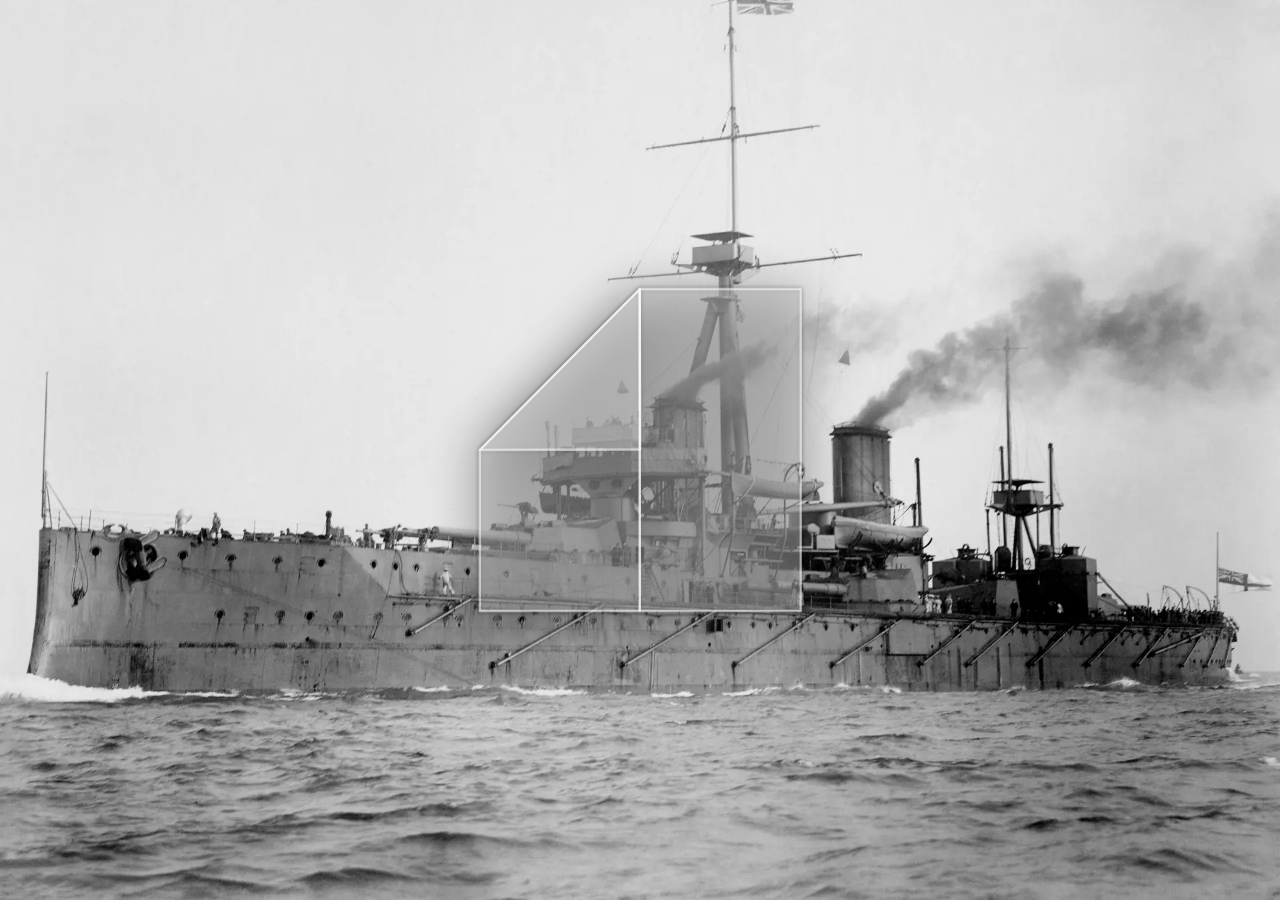
==== commit 67cb9dfd: "Intro: settle the page at the top after the overlay fades; cache-bust css/js Co-Authored-By: Claude " ====
--- a/index.html
+++ b/index.html
@@ -29,8 +29,8 @@
     <link rel="preconnect" href="https://fonts.googleapis.com">
     <link rel="preconnect" href="https://fonts.gstatic.com" crossorigin>
     <link href="https://fonts.googleapis.com/css2?family=Inter:wght@400;500;600;700&display=swap" rel="stylesheet">
-    <link rel="stylesheet" href="styles.css">
-    <script src="intro.js" defer></script>
+    <link rel="stylesheet" href="styles.css?v=2">
+    <script src="intro.js?v=2" defer></script>
 </head>
 <body>
     <div class="intro" aria-hidden="true">
--- a/styles.css
+++ b/styles.css
@@ -200,12 +200,17 @@
     inset: 0;
     z-index: 100;
     background: #000;
+    overflow: hidden;
     pointer-events: none;
 }
 
-html[data-intro="play"],
-html[data-intro="play"] body {
-    overflow: hidden;
+/* While it plays the overlay swallows touches so the page underneath can't be
+   scrolled. (Locking overflow on html/body instead left iOS Safari with the
+   page sitting a little scrolled down once the overlay went away.) */
+html[data-intro="play"] .intro {
+    pointer-events: auto;
+    touch-action: none;
+    overscroll-behavior: none;
 }
 
 html[data-intro="play"] .intro,
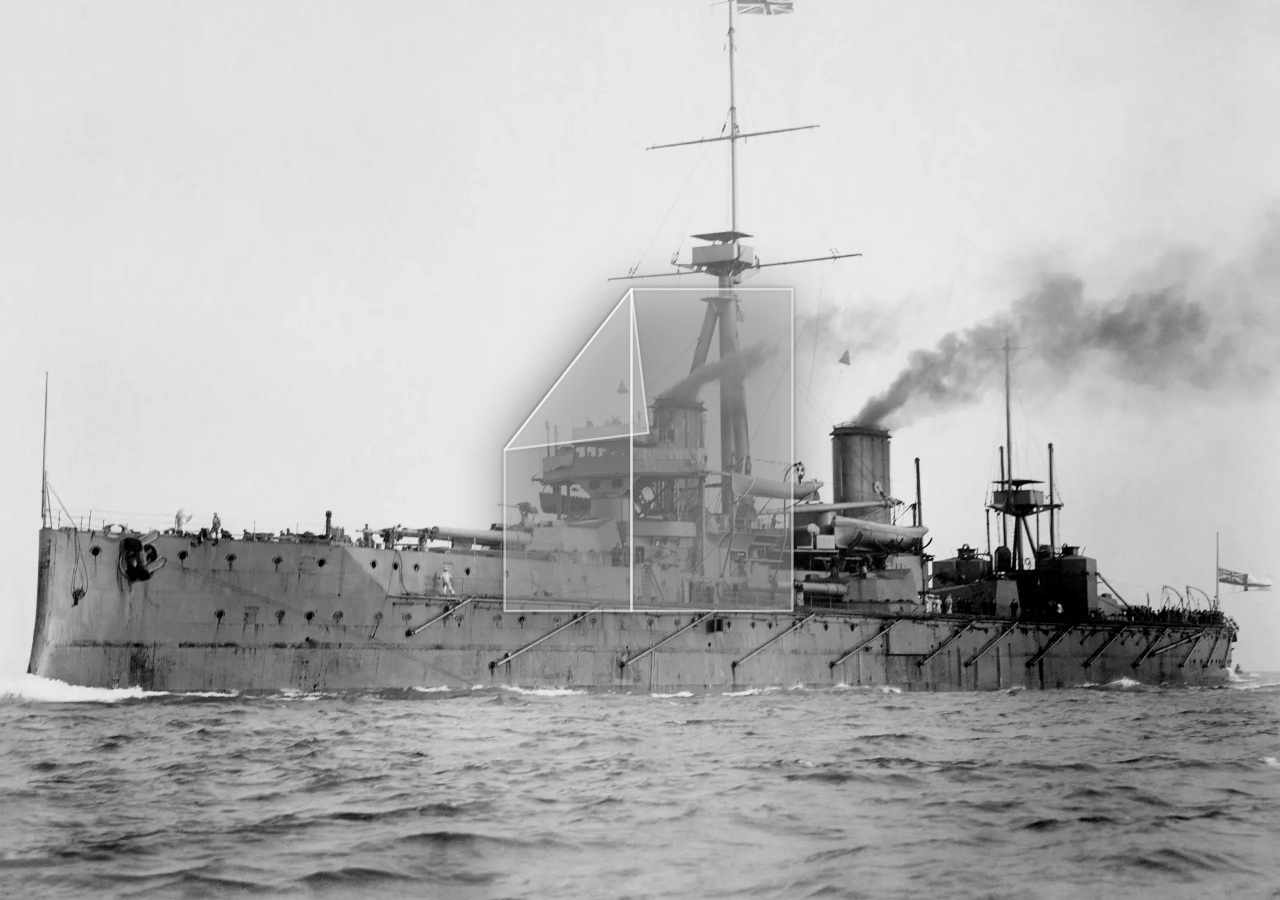
==== commit 541d6505: "Intro: remove the overlay from the page once it fades A full-screen fixed element left in the layout" ====
--- a/index.html
+++ b/index.html
@@ -29,8 +29,8 @@
     <link rel="preconnect" href="https://fonts.googleapis.com">
     <link rel="preconnect" href="https://fonts.gstatic.com" crossorigin>
     <link href="https://fonts.googleapis.com/css2?family=Inter:wght@400;500;600;700&display=swap" rel="stylesheet">
-    <link rel="stylesheet" href="styles.css?v=2">
-    <script src="intro.js?v=2" defer></script>
+    <link rel="stylesheet" href="styles.css?v=3">
+    <script src="intro.js?v=3" defer></script>
 </head>
 <body>
     <div class="intro" aria-hidden="true">
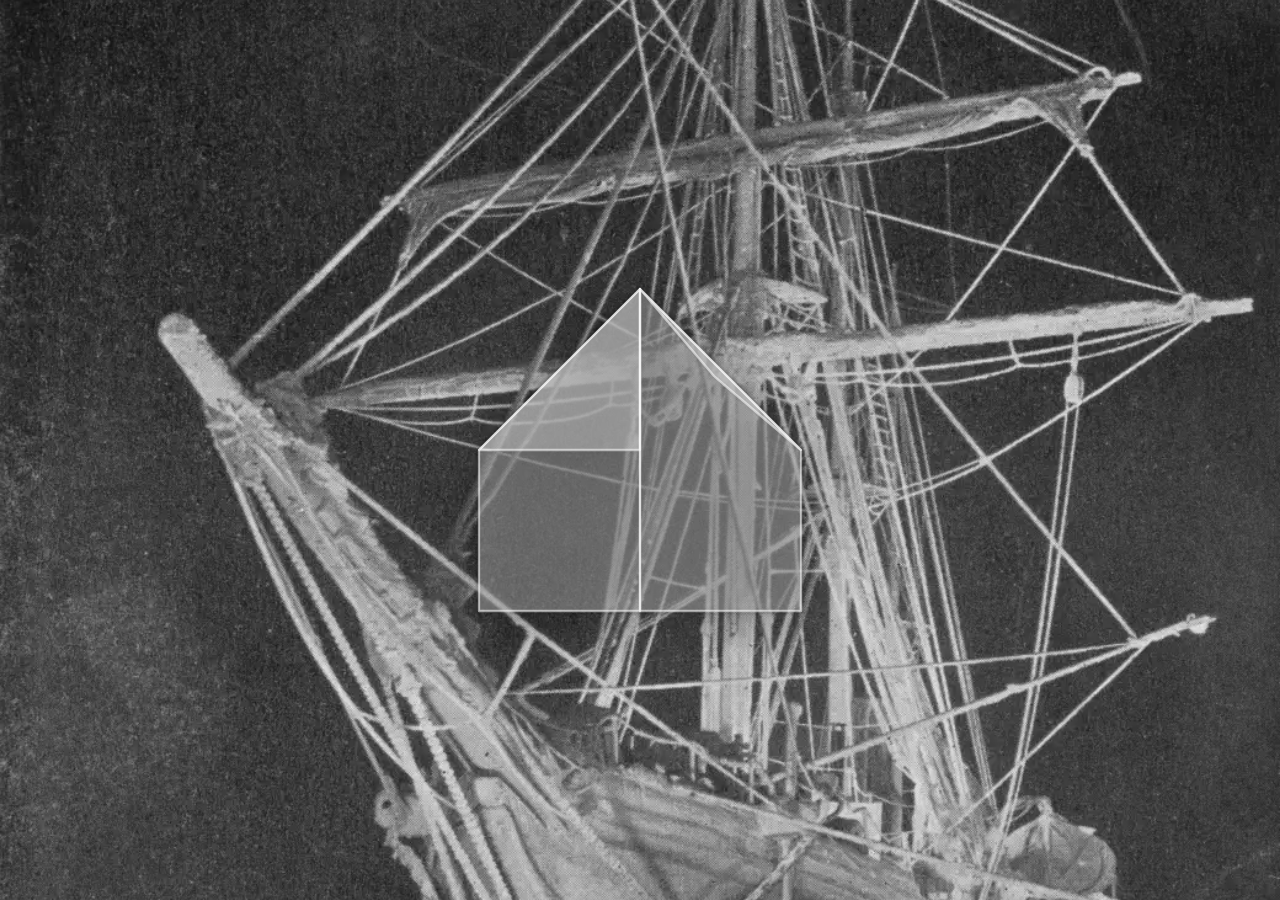
==== commit 60fb7f9d: "Nav: add writing, move github and linkedin to about; research: retitle roborigor entry Co-Authored-B" ====
--- a/index.html
+++ b/index.html
@@ -57,8 +57,7 @@
             <nav class="nav-links" aria-label="Primary">
                 <a href="about.html" class="nav-link">about</a>
                 <a href="research.html" class="nav-link">research</a>
-                <a href="https://github.com/nihalgunu" class="nav-link" target="_blank" rel="noopener noreferrer">github</a>
-                <a href="https://linkedin.com/in/nihalgunu" class="nav-link" target="_blank" rel="noopener noreferrer">linkedin</a>
+                <a href="writing.html" class="nav-link">writing</a>
             </nav>
         </div>
     </header>
--- a/styles.css
+++ b/styles.css
@@ -275,6 +275,10 @@
 
 .index-link:hover {
     background-color: color-mix(in srgb, var(--text) 5%, transparent);
+}
+
+.index-link--static:hover {
+    background-color: transparent;
 }
 
 .index-link:focus-visible {
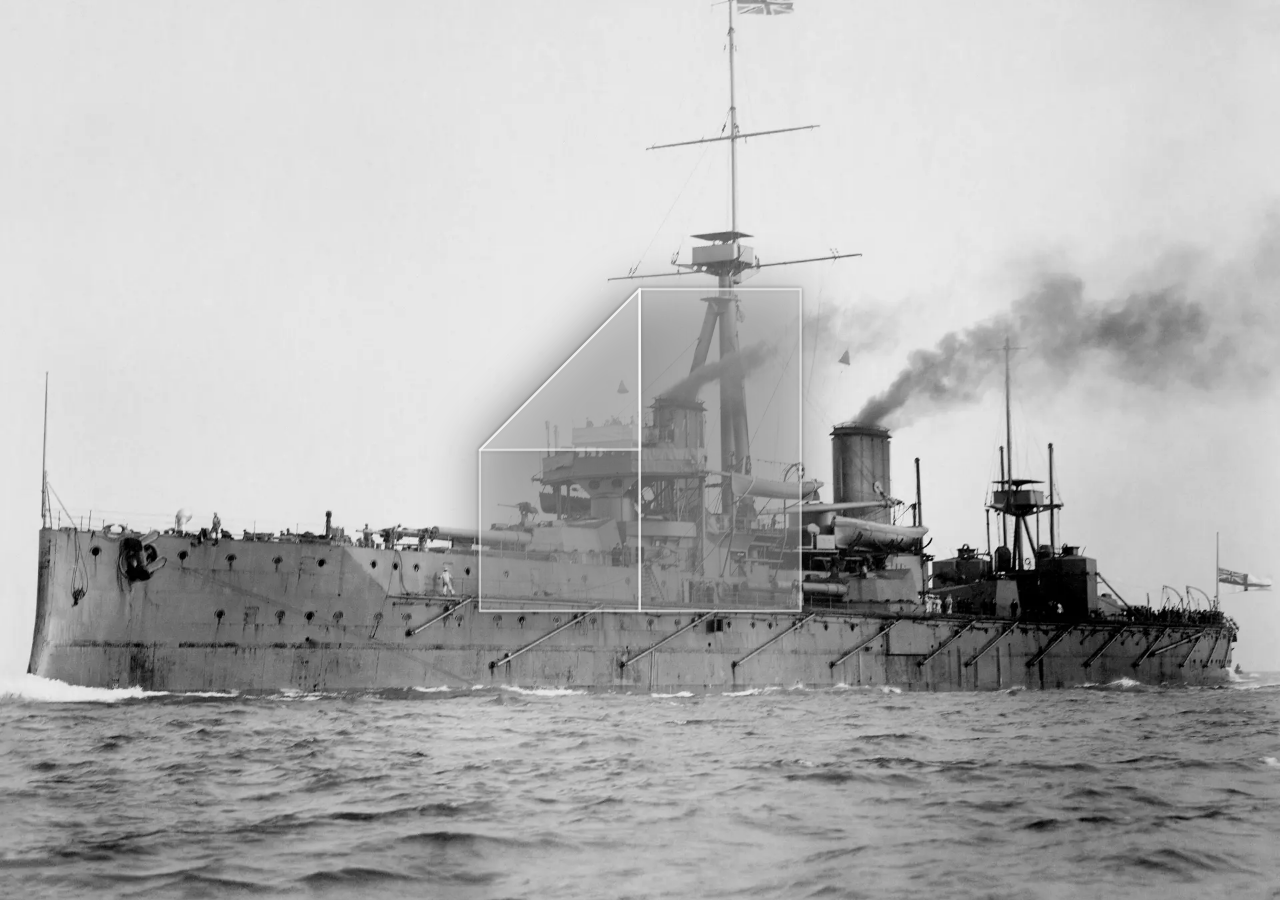
==== commit 9ee259a8: "Remove writing section; list RoboRigor report under technical contributions Co-Authored-By: Claude O" ====
--- a/index.html
+++ b/index.html
@@ -57,7 +57,6 @@
             <nav class="nav-links" aria-label="Primary">
                 <a href="about.html" class="nav-link">about</a>
                 <a href="research.html" class="nav-link">research</a>
-                <a href="writing.html" class="nav-link">writing</a>
             </nav>
         </div>
     </header>
--- a/styles.css
+++ b/styles.css
@@ -275,10 +275,6 @@
 
 .index-link:hover {
     background-color: color-mix(in srgb, var(--text) 5%, transparent);
-}
-
-.index-link--static:hover {
-    background-color: transparent;
 }
 
 .index-link:focus-visible {
